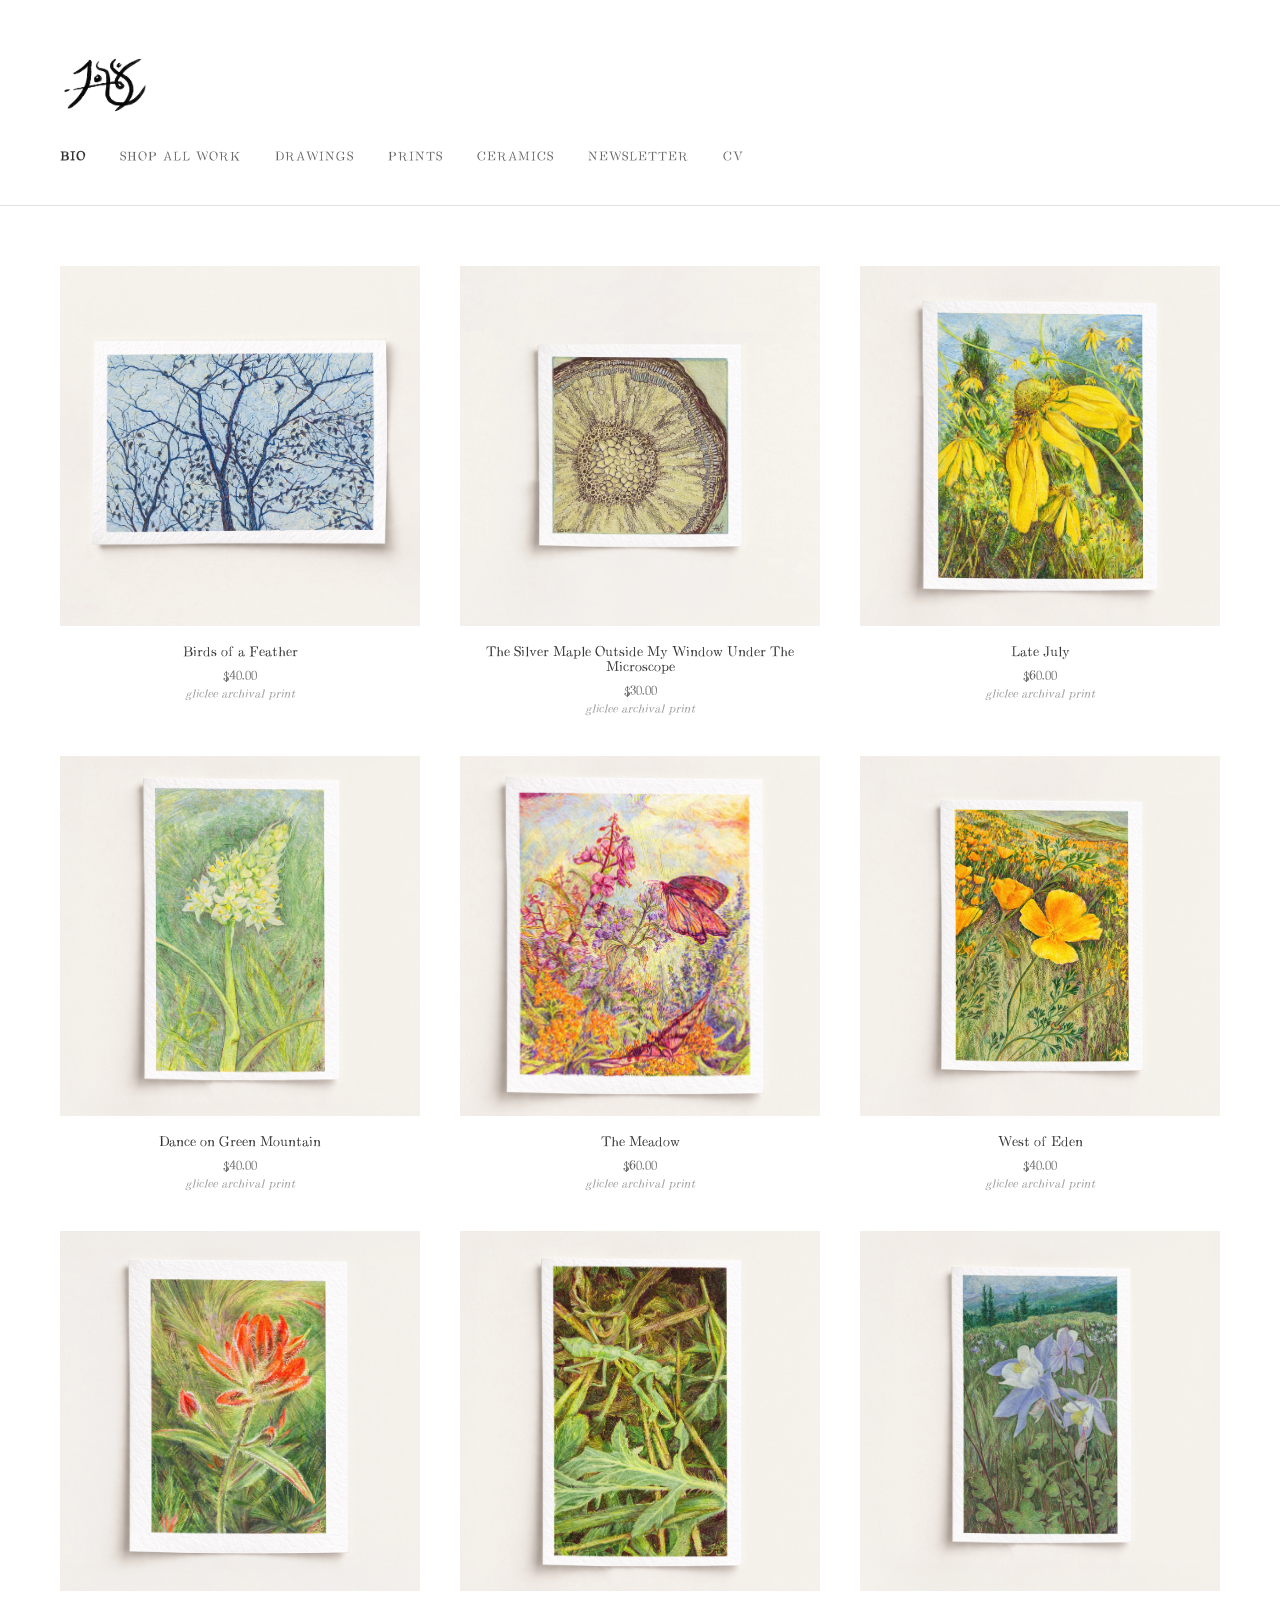
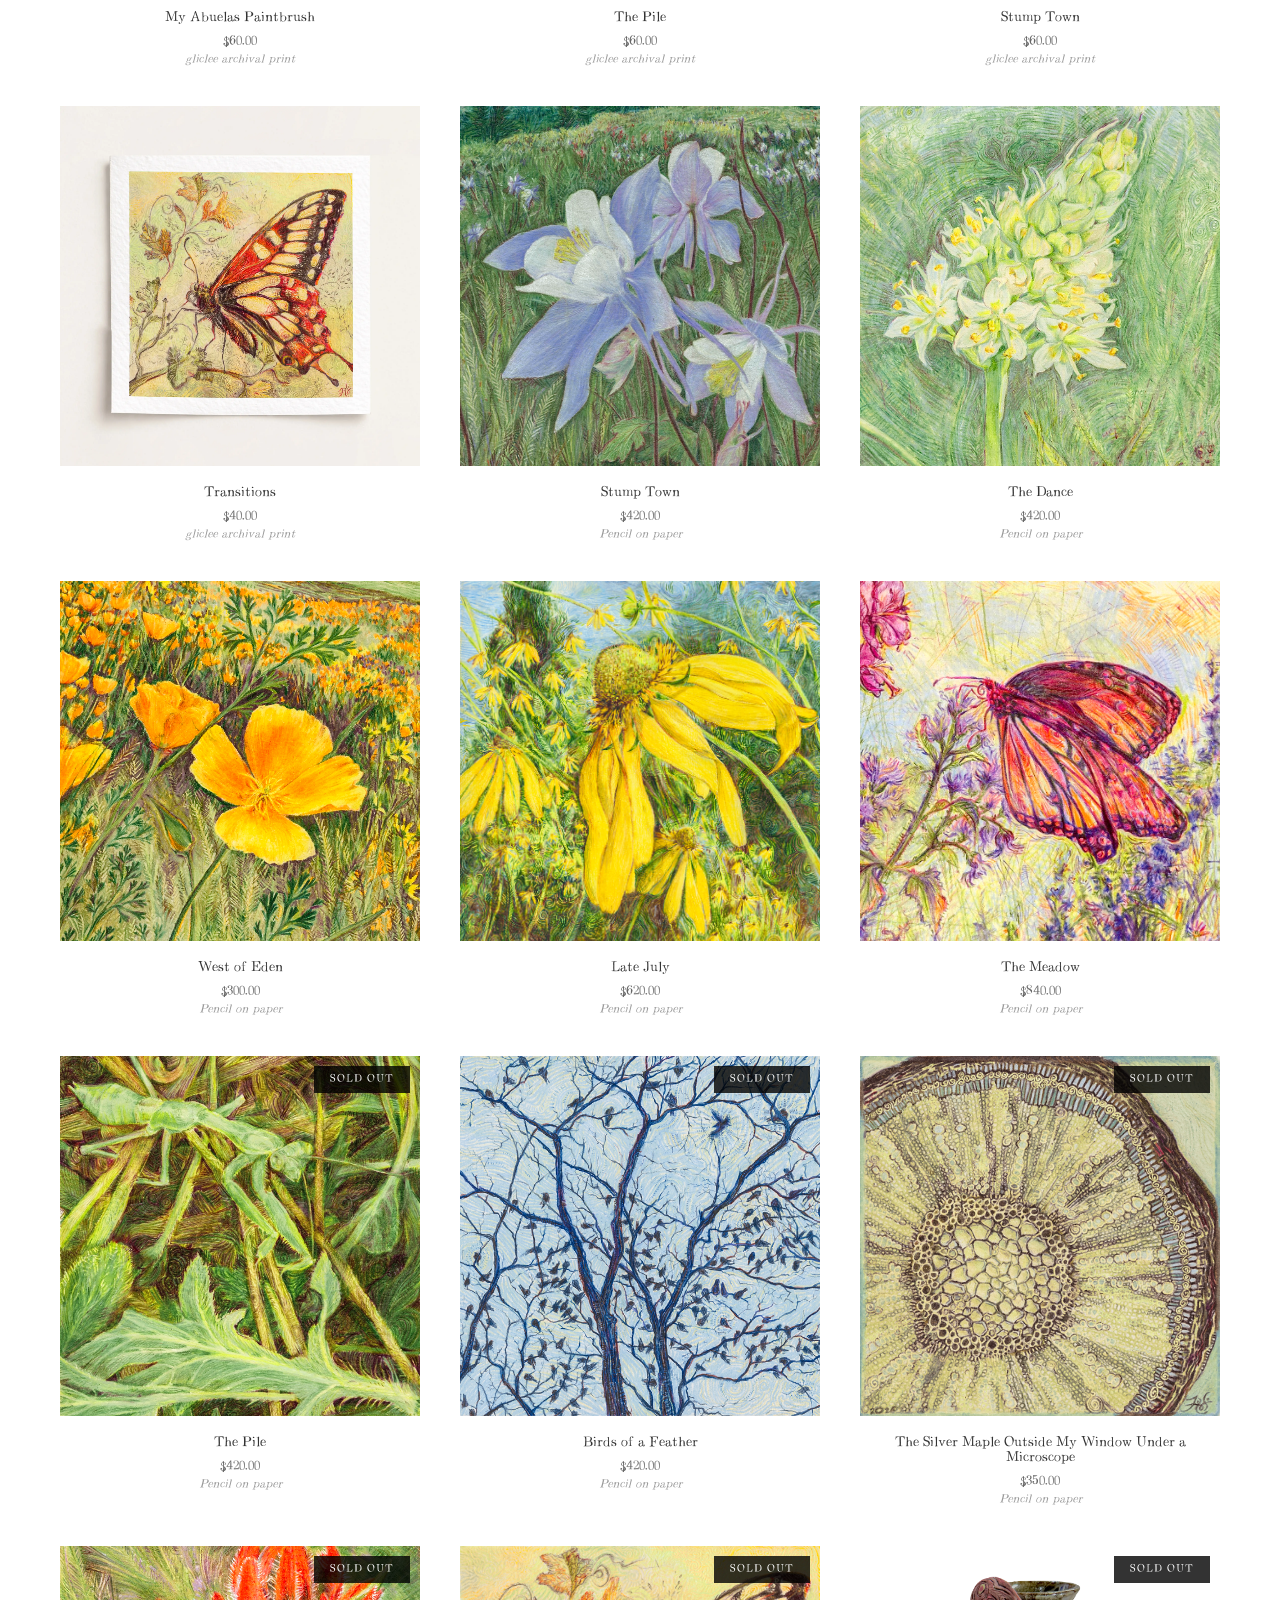
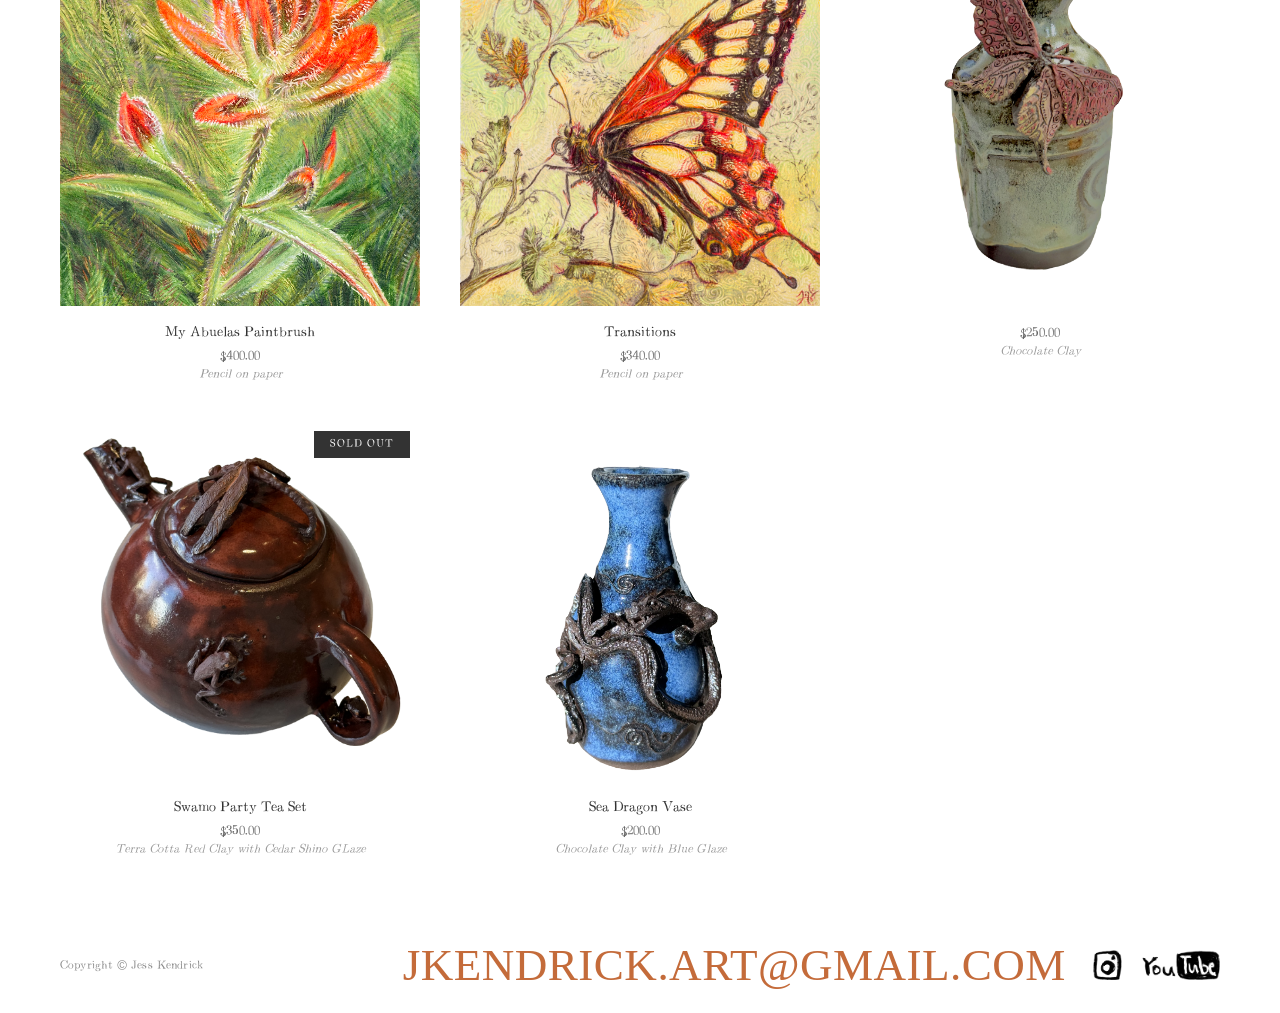
==== index.html @ 9c907356 "making alterations to see if shop works now" ====
<!DOCTYPE html>
<html lang="en">
<head>
    <meta charset="UTF-8">
    <meta name="viewport" content="width=device-width, initial-scale=1.0">
    <title>Jess Kendrick</title>
    <link rel="icon" type="image/png" sizes="16x16" href="logos/favicon-16x16.png">
    <style>
        @font-face {
            font-family: 'Jes CMU';
            src: url('fonts/Jes_cmu-Regular.ttf') format('truetype');
            font-weight: normal;
            font-style: normal;
        }

        * {
            margin: 0;
            padding: 0;
            box-sizing: border-box;
        }

        html, body {
            height: 100%;
        }

        body {
            font-family: 'Jes CMU', 'Helvetica Neue', Arial, sans-serif;
            background-color: #ffffff;
            color: #333;
            display: flex;
            flex-direction: column;
            min-height: 100vh;
        }

        footer {
            margin-top: auto;
        }

        header {
            padding: 40px 60px;
            border-bottom: 1px solid #e0e0e0;
        }

        h1 {
            font-size: 2.5rem;
            font-weight: 700;
            letter-spacing: 2px;
            text-transform: uppercase;
        }

        h1 img {
            height: 90px;
            width: auto;
            display: block;
        }

        nav {
            margin-top: 20px;
        }

        nav a {
            margin-right: 30px;
            text-decoration: none;
            color: #666;
            font-size: 0.85rem;
            text-transform: uppercase;
            letter-spacing: 1px;
            transition: color 0.3s;
        }

        nav a:hover {
            color: #333;
        }

        nav a.active {
            color: #333;
            font-weight: 600;
        }

        .gallery {
            padding: 60px;
            display: grid;
            grid-template-columns: repeat(auto-fill, minmax(clamp(200px, 30%, 400px), 1fr));
            gap: 40px;
            max-width: 1400px;
            margin: 0 auto;
        }

        .product-card {
            position: relative;
            cursor: pointer;
            transition: transform 0.3s;
        }

        .product-card:hover {
            transform: translateY(-5px);
        }

        .image-container {
            position: relative;
            width: 100%;
            aspect-ratio: 1;
            overflow: hidden;
            background-color: #ffffff;
        }

        .product-card img {
            width: 100%;
            height: 100%;
            object-fit: cover;
            display: block;
        }

        .sold-out-badge {
            position: absolute;
            top: 10px;
            right: 10px;
            background-color: rgba(0, 0, 0, 0.8);
            color: white;
            padding: 8px 16px;
            font-size: 0.75rem;
            letter-spacing: 1px;
            text-transform: uppercase;
        }

        .product-info {
            margin-top: 20px;
            text-align: center;
        }

        .product-title {
            font-size: 1rem;
            margin-bottom: 8px;
            color: #333;
        }

        .product-price {
            font-size: 0.95rem;
            color: #666;
        }

        .product-medium {
            font-size: 0.85rem;
            color: #999;
            margin-top: 5px;
            font-style: italic;
        }

        /* ── MODAL ── */
        .modal {
            display: none;
            position: fixed;
            top: 0;
            left: 0;
            width: 100%;
            height: 100%;
            background-color: rgba(255, 255, 255, 0.98);
            z-index: 1000;
        }

        .modal.active {
            display: flex;
            flex-direction: column;
        }

        .modal-scrollable {
            flex: 1;
            overflow-y: auto;
            padding-bottom: 0;
        }

        .modal-nav-arrow {
            position: fixed;
            top: 50%;
            transform: translateY(-50%);
            background-color: transparent;
            border: none;
            width: 40px;
            height: 60px;
            display: flex;
            align-items: center;
            justify-content: center;
            cursor: pointer;
            transition: opacity 0.3s;
            z-index: 1002;
            font-size: 36px;
            color: #333;
            font-weight: 300;
        }

        .modal-nav-arrow:hover { opacity: 0.6; }

        .modal-nav-arrow.disabled {
            opacity: 0.2;
            cursor: not-allowed;
            pointer-events: none;
        }

        .modal-nav-arrow.prev { left: 30px; }
        .modal-nav-arrow.next { right: 30px; }

        .modal-content {
            max-width: 1200px;
            margin: 0 auto;
            padding: 60px 60px 40px;
            width: 100%;
        }

        .back-link {
            display: inline-flex;
            align-items: center;
            gap: 8px;
            color: #333;
            text-decoration: none;
            font-size: 0.9rem;
            margin-bottom: 40px;
            text-transform: uppercase;
            letter-spacing: 1px;
        }

        .back-link img { height: 16px; width: auto; }
        .back-link:hover { color: #666; }

        .product-detail {
            display: grid;
            grid-template-columns: 3fr 2fr;
            gap: 60px;
            align-items: start;
        }

        .product-image-section { width: 100%; }

        .product-image-large {
            width: 100%;
            background-color: #ffffff;
            display: flex;
            align-items: center;
            justify-content: center;
            margin-bottom: 20px;
        }

        .product-image-large img {
            max-width: 100%;
            max-height: 75vh;
            width: auto;
            height: auto;
            display: block;
            object-fit: contain;
        }

        .image-thumbnails {
            display: flex;
            gap: 10px;
            flex-wrap: wrap;
        }

        .thumbnail {
            width: 80px;
            height: 80px;
            cursor: pointer;
            border: 2px solid transparent;
            transition: border-color 0.3s;
            overflow: hidden;
            background-color: #f5f5f5;
        }

        .thumbnail.active { border-color: #6B9BD1; }
        .thumbnail:hover { border-color: #999; }

        .thumbnail img {
            width: 100%;
            height: 100%;
            object-fit: cover;
            display: block;
        }

        .product-details { position: relative; }

        .product-details h2 {
            font-size: 1.8rem;
            font-weight: 400;
            text-transform: uppercase;
            letter-spacing: 2px;
            margin-bottom: 20px;
        }

        .detail-price {
            font-size: 1.2rem;
            color: #333;
            margin-bottom: 30px;
        }

        .detail-description {
            color: #666;
            line-height: 1;
            margin-bottom: 15px;
        }

        .detail-size { color: #666; margin-bottom: 15px; }
        .detail-medium { color: #666; margin-bottom: 30px; }

        .add-to-cart-btn {
            background-color: #6B9BD1;
            color: white;
            border: none;
            padding: 12px 32px;
            font-size: 0.85rem;
            font-family: 'Jes CMU', 'Helvetica Neue', Arial, sans-serif;
            text-transform: uppercase;
            letter-spacing: 1.5px;
            cursor: pointer;
            transition: background-color 0.3s;
            display: inline-block;
            width: auto;
            text-decoration: none;
        }

        .add-to-cart-btn:hover { background-color: #5a8bc4; }

        .add-to-cart-btn.sold-out-btn {
            background-color: #888;
        }

        .add-to-cart-btn.sold-out-btn:hover {
            background-color: #666;
        }

        /* Modal footer uses the shared footer style */
        .modal-footer {
            flex-shrink: 0;
            z-index: 1001;
        }

          /* ── SHARED SITE FOOTER ── */
        .site-footer {
            background-color: #ffffff;
            border-top: 1px solid #ffffff;
            padding: 22px 60px;
            display: flex;
            justify-content: space-between;
            align-items: center;
        }

        .site-footer .footer-copy {
            font-size: 0.82rem;
            color: #888;
            letter-spacing: 0.01em;
        }

        .site-footer .footer-right {
            display: flex;
            align-items: center;
            gap: 27px;
        }

        .site-footer .footer-email {
            font-family: 'CAPS';
            font-size: 2.82rem;
            text-transform: uppercase;
            color: #c46b3a;
            text-decoration: none;
            letter-spacing: 0.01em;
            transition: color 0.2s;
        }

        .site-footer .footer-email:hover {
            color: #222;
        }

        .site-footer .footer-socials {
            display: flex;
            align-items: center;
            gap: 20px;
        }

        .site-footer .footer-socials a {
            text-decoration: none;
            display: flex;
            align-items: center;
        }

        .site-footer .footer-socials img {
            height: 30px;
            width: auto;
            object-fit: contain;
            display: block;
            transition: opacity 0.3s;
        }

        /* ─────────────────────────────────────────────
           FROG ANIMATION
           ─ Only visible when the ceramics filter is active
           ─ Fixed to the bottom-right corner, above all content
           
           TO RESIZE: change --frog-size (width = height of the sprite)
           TO REPOSITION: adjust --frog-right and --frog-bottom
           ───────────────────────────────────────────── */
        #frog-sprite {
            --frog-size:   320px;   /* ← width & height of the frog */
            --frog-right:   45px;   /* ← distance from the right edge of the window */
            --frog-bottom:  10px;   /* ← distance from the bottom edge of the window */

            position: fixed;
            right:   var(--frog-right);
            bottom:  var(--frog-bottom);
            width:   var(--frog-size);
            height:  var(--frog-size);

            /* Sits above gallery cards, modals are z-index 1000 so keep below those */
            z-index: 900;

            cursor: pointer;
            display: none;          /* hidden by default; JS shows it on ceramics filter */
            user-select: none;
            -webkit-user-select: none;
        }

        #frog-sprite img {
            width: 100%;
            height: 100%;
            object-fit: contain;
            display: block;
            /* Crisp pixel-art rendering if the images are pixel-style */
            image-rendering: auto;
        }

        @media (max-width: 768px) {
            .gallery {
                grid-template-columns: 1fr;
                padding: 20px;
                gap: 30px;
            }

            header { padding: 20px 24px; }
            nav a { margin-right: 16px; font-size: 0.75rem; }
            h1 { font-size: 2rem; }

            .product-detail {
                grid-template-columns: 1fr;
                gap: 30px;
            }

            .modal-content { padding: 30px; }

            .site-footer {
                padding: 18px 30px;
                flex-wrap: wrap;
                gap: 12px;
            }

            /* Slightly smaller frog on mobile — override the custom properties */
            #frog-sprite {
                --frog-size:   150px;
                --frog-right:  16px;
                --frog-bottom: 16px;
            }
        }
    </style>
</head>
<body>
    <header>
        <h1>
            <img src="logos/logob.png" alt="Jess Kendrick">
        </h1>
        <nav>
            <a href="bio.html" class="active">BIO</a>
            <a href="index.html?filter=all">SHOP ALL WORK</a>
            <a href="index.html?filter=drawings">DRAWINGS</a>
            <a href="index.html?filter=prints">PRINTS</a>
            <a href="index.html?filter=ceramics">CERAMICS</a>
            <a href="https://docs.google.com/forms/d/e/1FAIpQLSdLF_ZI80f1GxvsuULUVRJl_PAKqpI-jMgmO178tHxpAXiw4g/viewform?usp=header" target="_blank">NEWSLETTER</a>
            <a href="#cv">CV</a>
        </nav>
    </header>

    <div class="gallery" id="gallery"></div>

    <!-- ── FROG SPRITE ──
         Shown only on the ceramics filter.
         First frame is visible on load/filter-change.
         Click plays through all 64 frames in 1.2 s, then the sprite disappears
         until the page is refreshed or the ceramics filter is re-selected.
    -->
    <div id="frog-sprite" aria-hidden="true">
        <img id="frog-img" src="" alt="">
    </div>

    <!-- Shared site footer -->
    <footer>
        <div class="site-footer">
            <span class="footer-copy">Copyright &copy; Jess Kendrick</span>
            <div class="footer-right">
                <a href="mailto:jkendrick.art@gmail.com" class="footer-email">jkendrick.art@gmail.com</a>
                <div class="footer-socials">
                    <!-- Instagram -->
                    <a href="https://www.instagram.com/j.kendrickart?igsh=cTBibHpzajA4N3Jw&utm_source=qr" target="_blank" aria-label="Instagram"
                       onmouseover="this.querySelector('img').src='logos/insta-c.png'"
                       onmouseout="this.querySelector('img').src='logos/insta.png'">
                        <img src="logos/insta.png" alt="Instagram">
                    </a>
                    <!-- YouTube -->
                    <a href="https://www.youtube.com/@j.kendrickart" target="_blank" aria-label="YouTube"
                       onmouseover="this.querySelector('img').src='logos/ytred2.png'"
                       onmouseout="this.querySelector('img').src='logos/ytb.png'">
                        <img src="logos/ytb.png" alt="YouTube">
                    </a>
                </div>
            </div>
        </div>
    </footer>

    <!-- Modal for product details -->
    <div class="modal" id="productModal">
        <div class="modal-nav-arrow prev" id="modalPrevArrow" onclick="navigateProduct(-1)">&#8249;</div>
        <div class="modal-nav-arrow next" id="modalNextArrow" onclick="navigateProduct(1)">&#8250;</div>

        <div class="modal-scrollable">
            <div class="modal-content">
                <a href="#" class="back-link" onclick="closeModal(); return false;">
                    <img src="images/back-arrow.webp" alt="">
                    BACK TO AVAILABLE WORK
                </a>

                <div class="product-detail">
                    <div class="product-image-section">
                        <div class="product-image-large">
                            <img id="modalImage" src="" alt="">
                        </div>
                        <div class="image-thumbnails" id="imageThumbnails"></div>
                    </div>

                    <div class="product-details">
                        <h2 id="modalTitle"></h2>
                        <div class="detail-price" id="modalPrice"></div>
                        <div class="detail-description" id="modalDescription"></div>
                        <div class="detail-size" id="modalSize"></div>
                        <div class="detail-medium" id="modalMedium"></div>
                        <a id="modalActionBtn" class="add-to-cart-btn" href="#" target="_blank">ORDER</a>
                    </div>
                </div>
            </div>
        </div>

        <!-- Modal footer -->
        <div class="modal-footer">
            <div class="site-footer">
                <span class="footer-copy">Copyright &copy; Jess Kendrick</span>
                <div class="footer-right">
                    <a href="mailto:jkendrick.art@gmail.com" class="footer-email">jkendrick.art@gmail.com</a>
                    <div class="footer-socials">
                        <a href="https://www.instagram.com/j.kendrickart?igsh=cTBibHpzajA4N3Jw&utm_source=qr" target="_blank" aria-label="Instagram"
                           onmouseover="this.querySelector('img').src='logos/insta-c.png'"
                           onmouseout="this.querySelector('img').src='logos/insta.png'">
                            <img src="logos/insta.png" alt="Instagram">
                        </a>
                        <a href="#" target="_blank" aria-label="YouTube"
                           onmouseover="this.querySelector('img').src='logos/ytred2.png'"
                           onmouseout="this.querySelector('img').src='logos/ytb.png'">
                            <img src="logos/ytb.png" alt="YouTube">
                        </a>
                    </div>
                </div>
            </div>
        </div>
    </div>

    <script>
        const PURCHASE_URL = 'https://docs.google.com/forms/d/e/1FAIpQLScdnwupDIfoIrWp-A5m8mvNp3-69onE6qfiTarFDlsVp0M9hA/viewform?usp=header';
        const SOLD_OUT_URL = 'https://docs.google.com/forms/d/e/1FAIpQLSckFyFkGlze5skCX5QSt8OGOciwflyKqQia6lvAL2cwpeiIbw/viewform?usp=header';

        const products = [
            // ── Prints ──
            { 
                image: 'images/prints/birds2.webp',
                images: ['images/prints/birds2.webp','images/prints/birds3.png','images/prints/birdscloseup.jpg'],
                title: 'Birds of a Feather', 
                price: 40.00, 
                medium: 'gliclee archival print',
                size: '10" x 6" Please note that the price does not include shipping costs. Once you fill out an order form I will contact you and provide an invoice that includes the cost of shipping. Unless the package arrives damaged I will not accept returns',
                description: 'This drawing was inspired by the ravens that gather together in the branches of trees that line the streets of downtown Denver. Walking with a friend late one night I looked up to see many clustered in the branches staying warm above the exhaust fumes and protection from wind. It was an eery sight that demanded a second look, or in my case a few hours worth of mark making. ',
                category: 'prints',
                soldOut: false 
            },
            { 
                image: 'images/prints/cell.webp',
                images: ['images/prints/cell.webp'],
                title: 'The Silver Maple Outside My Window Under The Microscope', 
                price: 30.00, 
                medium: 'gliclee archival print',
                size: '3.5" x 3.5" Please note that the price does not include shipping costs. Once you fill out an order form I will contact you and provide an invoice that includes the cost of shipping. Unless the package arrives damaged I will not accept returns',
                description: 'This long-winded title is somewhat self explanatory. One day in March of 2025 I took a scalpel to a small branch that fell from the silver maple I look at every day outside my window. Its leaves and the way the sun falls through them marks the passage of time for me and taking a closer look at the trees structure felt like an important way to give thanks and appreciate its presence in my life. I found the structures beautiful and did my best to draw what I saw with some artistic swirly flare. ',
                category: 'prints',
                soldOut: false 
            },
            { 
                image: 'images/prints/coneprint.webp',
                images: ['images/prints/coneprint.webp'],
                title: 'Late July', 
                price: 60.00, 
                medium: 'gliclee archival print',
                size: '11x14"',
                description: '',
                category: 'prints',
                soldOut: false 
            },
            { 
                image: 'images/prints/dance1.webp',
                images: ['images/prints/dance1.webp'],
                title: 'Dance on Green Mountain', 
                price: 40.00, 
                medium: 'gliclee archival print',
                size: '6x10"',
                description: '',
                category: 'prints',
                soldOut: false 
            },
            { 
                image: 'images/prints/fibp.webp',
                images: ['images/prints/fibp.webp'],
                title: 'The Meadow', 
                price: 60.00, 
                medium: 'gliclee archival print',
                size: '6x10"',
                description: '',
                category: 'prints',
                soldOut: false 
            },
            { 
                image: 'images/prints/dreams.webp',
                images: ['images/prints/dreams.webp'],
                title: 'West of Eden', 
                price: 40.00, 
                medium: 'gliclee archival print',
                size: '5x8"',
                description: '',
                category: 'prints',
                soldOut: false 
            },
            { 
                image: 'images/prints/paintbrush.webp',
                images: ['images/prints/paintbrush.webp'],
                title: 'My Abuelas Paintbrush', 
                price: 60.00, 
                medium: 'gliclee archival print',
                size: '5x8"',
                description: '',
                category: 'prints',
                soldOut: false 
            },
            { 
                image: 'images/prints/pile.webp',
                images: ['images/prints/pile.webp'],
                title: 'The Pile', 
                price: 60.00, 
                medium: 'gliclee archival print',
                size: '6x10"',
                description: '',
                category: 'prints',
                soldOut: false 
            },
            { 
                image: 'images/prints/stump.webp',
                images: ['images/prints/stump.webp'],
                title: 'Stump Town', 
                price: 60.00, 
                medium: 'gliclee archival print',
                size: '6x10"',
                description: '',
                category: 'prints',
                soldOut: false 
            },
            { 
                image: 'images/prints/trans.webp',
                images: ['images/prints/trans.webp'],
                title: 'Transitions', 
                price: 40.00, 
                medium: 'gliclee archival print',
                size: '6x6"',
                description: '',
                category: 'prints',
                soldOut: false 
            },
            // ── ORIGINALS ──
            { 
                image: 'images/DRAWINGS/stumpsquare.jpg',
                images: ['images/prints/stump.webp', 'images/DRAWINGS/stumpsquare.jpg', 'images/framed/dance-stump.webp'],
                title: 'Stump Town', 
                price: 420.00, 
                medium: 'Pencil on paper',
                size: '6x10", 11"x14" framed',
                description: '',
                category: 'drawings',
                soldOut: false 
            },
            { 
                image: 'images/DRAWINGS/dancesquare.jpg',
                images: ['images/DRAWINGS/dance.webp','images/DRAWINGS/dancesquare.jpg', 'images/framed/dance-stump.webp'],
                title: 'The Dance', 
                price: 420.00, 
                medium: 'Pencil on paper',
                size: '6x10", 11"x14" framed',
                description: '',
                category: 'drawings',
                soldOut: false 
            },
            { 
                image: 'images/DRAWINGS/dreamsquare.jpg',
                images: ['images/prints/dreams.webp', 'images/DRAWINGS/dreamsquare.jpg', 'images/framed/dream.webp'],
                title: 'West of Eden', 
                price: 300.00, 
                medium: 'Pencil on paper',
                size: '5"x8", 8"x10" matted and framed',
                description: '',
                category: 'drawings',
                soldOut: false 
            },
            { 
                image: 'images/DRAWINGS/Coneflowers.jpg',
                images: ['images/DRAWINGS/Coneflowers.jpg', 'images/framed/cone.webp'],
                title: 'Late July', 
                price: 620.00, 
                medium: 'Pencil on paper',
                size: '8"x11", 11"x14" framed',
                description: '',
                category: 'drawings',
                soldOut: false 
            },
            { 
                image: 'images/DRAWINGS/Fibonacci Spiral square.jpg',
                images: ['images/DRAWINGS/Fibonacci Spiral.jpg', 'images/DRAWINGS/Fibonacci Spiral square.jpg', 'images/framed/fib.webp', 'images/DRAWINGS/the-meadow-bee.jpg'],
                title: 'The Meadow', 
                price: 840.00, 
                medium: 'Pencil on paper',
                size: '9"x11", 15"x17" framed',
                description: 'The meadow is a drawing I did in the middle of winter of 2025. I wanted to capture the beauty of looking and trying to take in every blade of grass or insect humming as you walk by, passing hands through the brush',
                category: 'drawings',
                soldOut: false 
            },
            { 
                image: 'images/DRAWINGS/The Pile.jpg',
                images: ['images/DRAWINGS/The Pile.jpg'],
                title: 'The Pile', 
                price: 420.00, 
                medium: 'Pencil on paper',
                size: '6x10", 11"x14" framed',
                description: '',
                category: 'drawings',
                soldOut: true 
            },
            { 
                image: 'images/DRAWINGS/Birds of a Feather.jpg',
                images: ['images/DRAWINGS/Birds of a Feather.jpg'],
                title: 'Birds of a Feather', 
                price: 420.00, 
                medium: 'Pencil on paper',
                size: '10"x6", 14"x11" framed',
                description: '',
                category: 'drawings',
                soldOut: true 
            },
            { 
                image: 'images/DRAWINGS/The Silver Maple Outside my Window Under a Microscope.jpg',
                images: ['images/DRAWINGS/The Silver Maple Outside my Window Under a Microscope.jpg'],
                title: 'The Silver Maple Outside My Window Under a Microscope', 
                price: 350.00, 
                medium: 'Pencil on paper',
                size: '4"x4", 8"x8" framed',
                description: '',
                category: 'drawings',
                soldOut: true 
            },
            { 
                image: 'images/DRAWINGS/Indian Paintbrush.jpg',
                images: ['images/DRAWINGS/Indian Paintbrush.jpg'],
                title: 'My Abuelas Paintbrush', 
                price: 400.00, 
                medium: 'Pencil on paper',
                size: '5x8", 8"x10" framed',
                description: '',
                category: 'drawings',
                soldOut: true 
            },
            { 
                image: 'images/DRAWINGS/Transitions.jpg',
                images: ['images/DRAWINGS/Transitions.jpg'],
                title: 'Transitions', 
                price: 340.00, 
                medium: 'Pencil on paper',
                size: '6x10", 11"x14" framed',
                description: '',
                category: 'drawings',
                soldOut: true 
            },
            { 
                image: 'images/ceramics/mari.png',
                images: ['images/ceramics/butterfly1.webp', 'images/ceramics/butterfly2.webp'],
                title: '', 
                price: 250.00, 
                medium: 'Chocolate Clay',
                size: 'This piece is about 4 inches tall and 2 inches in diameter',
                description: '',
                category: 'ceramics',
                soldOut: true 
            },
            // ── CERAMICS ──
            { 
                image: 'images/ceramics/tea.png',
                images: ['images/ceramics/tea.png', 'images/ceramics/tea-friends.png'],
                title: 'Swamo Party Tea Set', 
                price: 350.00, 
                medium: 'Terra Cotta Red Clay with Cedar Shino GLaze',
                size: 'The teapot is about 4 inches tall and 7 inches in diameter',
                description: '',
                category: 'ceramics',
                soldOut: true 
            },
            { 
                image: 'images/ceramics/dragon2.png',
                images: ['images/ceramics/dragon1.webp'],
                title: 'Sea Dragon Vase', 
                price: 200.00, 
                medium: 'Chocolate Clay with Blue Glaze',
                size: 'This piece is about 3 inches tall and 1.5 inches in diameter',
                description: '',
                category: 'ceramics',
                soldOut: false 
            },
        ];

        let currentFilter = 'all';
        let currentProductIndex = 0;
        let filteredProductsList = [];

        /* ─────────────────────────────────────────────
           FROG ANIMATION CONTROLLER
           ─────────────────────────────────────────────
           TOTAL_FRAMES   : total number of frog frames (frog-1.webp … frog-64.webp)
           ANIMATION_MS   : total playback duration in milliseconds
           FRAME_DIR      : folder where the frames live
           FRAME_PREFIX   : filename prefix before the frame number
           FRAME_EXT      : file extension for the frame images
        */
        const FROG = {
            TOTAL_FRAMES:  64,
            ANIMATION_MS:  4000,
            FRAME_DIR:     'images/frog/',
            FRAME_PREFIX:  'frog-',
            FRAME_EXT:     '.webp',
        };

        const frogSprite  = document.getElementById('frog-sprite');
        const frogImg     = document.getElementById('frog-img');
        let   frogPlaying = false;   // true while the animation is running
        let   frogDone    = false;   // true once played; prevents replay until reset

        /** Build the path for a given 1-based frame index */
        function frogFrameSrc(n) {
            return `${FROG.FRAME_DIR}${FROG.FRAME_PREFIX}${n}${FROG.FRAME_EXT}`;
        }

        /** Show the first frame and make the sprite visible (called when ceramics filter activates) */
        function frogShow() {
            frogDone    = false;
            frogPlaying = false;
            frogImg.src = frogFrameSrc(1);
            frogSprite.style.display = 'block';
        }

        /** Hide the sprite entirely */
        function frogHide() {
            frogSprite.style.display = 'none';
            frogImg.src = '';
        }

        /** Play through all frames once, then hide */
        function frogPlay() {
            if (frogPlaying || frogDone) return;   // ignore if already running or finished
            frogPlaying = true;

            const msPerFrame = FROG.ANIMATION_MS / FROG.TOTAL_FRAMES;
            let frame = 1;

            const tick = setInterval(() => {
                frame++;
                if (frame > FROG.TOTAL_FRAMES) {
                    clearInterval(tick);
                    frogPlaying = false;
                    frogDone    = true;
                    frogHide();   // disappears after the final frame
                    return;
                }
                frogImg.src = frogFrameSrc(frame);
            }, msPerFrame);
        }

        // Click handler on the sprite
        frogSprite.addEventListener('click', frogPlay);

        /* ───────────────────────────────────────────── */

        function applyFilterFromURL() {
            const params = new URLSearchParams(window.location.search);
            const f = params.get('filter');
            if (f && ['all', 'drawings', 'prints', 'ceramics'].includes(f)) {
                currentFilter = f;
            }
        }

        function getFilteredProducts() {
            return currentFilter === 'all' 
                ? products 
                : products.filter(p => p.category === currentFilter);
        }

        function openModal(product, index = 0) {
            currentProductIndex = index;
            filteredProductsList = getFilteredProducts();

            const modalImage = document.getElementById('modalImage');
            const thumbnailsContainer = document.getElementById('imageThumbnails');

            const productImages = product.images || [product.image];
            modalImage.src = productImages[0];
            modalImage.alt = product.title;

            document.getElementById('modalTitle').textContent = product.title.toUpperCase();
            document.getElementById('modalPrice').textContent = `$${product.price.toFixed(2)}`;
            document.getElementById('modalDescription').textContent = product.description || product.title;
            document.getElementById('modalSize').textContent = product.size || '';
            document.getElementById('modalMedium').textContent = product.medium;

            const btn = document.getElementById('modalActionBtn');
            if (product.soldOut) {
                btn.href = SOLD_OUT_URL;
                btn.textContent = 'SOLD OUT - COMMISSION SIMILAR';
                btn.className = 'add-to-cart-btn sold-out-btn';
            } else {
                btn.href = PURCHASE_URL;
                btn.textContent = 'ORDER';
                btn.className = 'add-to-cart-btn';
            }

            thumbnailsContainer.innerHTML = '';
            if (productImages.length > 1) {
                productImages.forEach((imgSrc, i) => {
                    const thumb = document.createElement('div');
                    thumb.className = 'thumbnail' + (i === 0 ? ' active' : '');
                    thumb.innerHTML = `<img src="${imgSrc}" alt="${product.title} - Image ${i + 1}">`;
                    thumb.onclick = () => {
                        modalImage.src = imgSrc;
                        document.querySelectorAll('.thumbnail').forEach(t => t.classList.remove('active'));
                        thumb.classList.add('active');
                    };
                    thumbnailsContainer.appendChild(thumb);
                });
            }

            document.querySelector('.modal-scrollable').scrollTop = 0;
            updateArrowStates();
            document.getElementById('productModal').classList.add('active');
            document.body.style.overflow = 'hidden';
        }

        function closeModal() {
            document.getElementById('productModal').classList.remove('active');
            document.body.style.overflow = 'auto';
        }

        document.getElementById('productModal').addEventListener('click', function(e) {
            if (e.target === this) closeModal();
        });

        document.addEventListener('keydown', function(e) {
            if (e.key === 'Escape') {
                closeModal();
            } else if (document.getElementById('productModal').classList.contains('active')) {
                if (e.key === 'ArrowLeft') navigateProduct(-1);
                else if (e.key === 'ArrowRight') navigateProduct(1);
            }
        });

        function navigateProduct(direction) {
            filteredProductsList = getFilteredProducts();
            currentProductIndex += direction;
            if (currentProductIndex < 0) currentProductIndex = filteredProductsList.length - 1;
            else if (currentProductIndex >= filteredProductsList.length) currentProductIndex = 0;
            openModal(filteredProductsList[currentProductIndex], currentProductIndex);
        }

        function updateArrowStates() {
            filteredProductsList = getFilteredProducts();
            const disable = filteredProductsList.length <= 1;
            document.getElementById('modalPrevArrow').classList.toggle('disabled', disable);
            document.getElementById('modalNextArrow').classList.toggle('disabled', disable);
        }

        function filterProducts(category) {
            currentFilter = category;
            const url = new URL(window.location);
            url.searchParams.set('filter', category);
            window.history.replaceState({}, '', url);
            renderGallery();
            document.querySelectorAll('nav a[data-filter]').forEach(link => {
                link.classList.toggle('active', link.dataset.filter === category);
            });

            // Show frog only on ceramics filter; hide on any other filter
            if (category === 'ceramics') {
                frogShow();
            } else {
                frogHide();
            }
        }

        function renderGallery() {
            const gallery = document.getElementById('gallery');
            gallery.innerHTML = '';

            const filteredProducts = getFilteredProducts();

            filteredProducts.forEach((product, index) => {
                const card = document.createElement('div');
                card.className = 'product-card';
                card.onclick = () => openModal(product, index);
                card.innerHTML = `
                    <div class="image-container">
                        <img src="${product.image}" alt="${product.title}">
                        ${product.soldOut ? '<div class="sold-out-badge">SOLD OUT</div>' : ''}
                    </div>
                    <div class="product-info">
                        <div class="product-title">${product.title}</div>
                        <div class="product-price">$${product.price.toFixed(2)}</div>
                        <div class="product-medium">${product.medium}</div>
                    </div>
                `;
                gallery.appendChild(card);
            });

            document.querySelectorAll('nav a[data-filter]').forEach(link => {
                link.classList.toggle('active', link.dataset.filter === currentFilter);
            });
        }

        // ── Init ──
        applyFilterFromURL();
        renderGallery();

        // Show frog on initial page load if the ceramics filter is already active
        if (currentFilter === 'ceramics') {
            frogShow();
        }

        document.querySelectorAll('nav a[data-filter]').forEach(link => {
            link.addEventListener('click', (e) => {
                e.preventDefault();
                filterProducts(link.dataset.filter);
            });
        });
    </script>
</body>
</html>
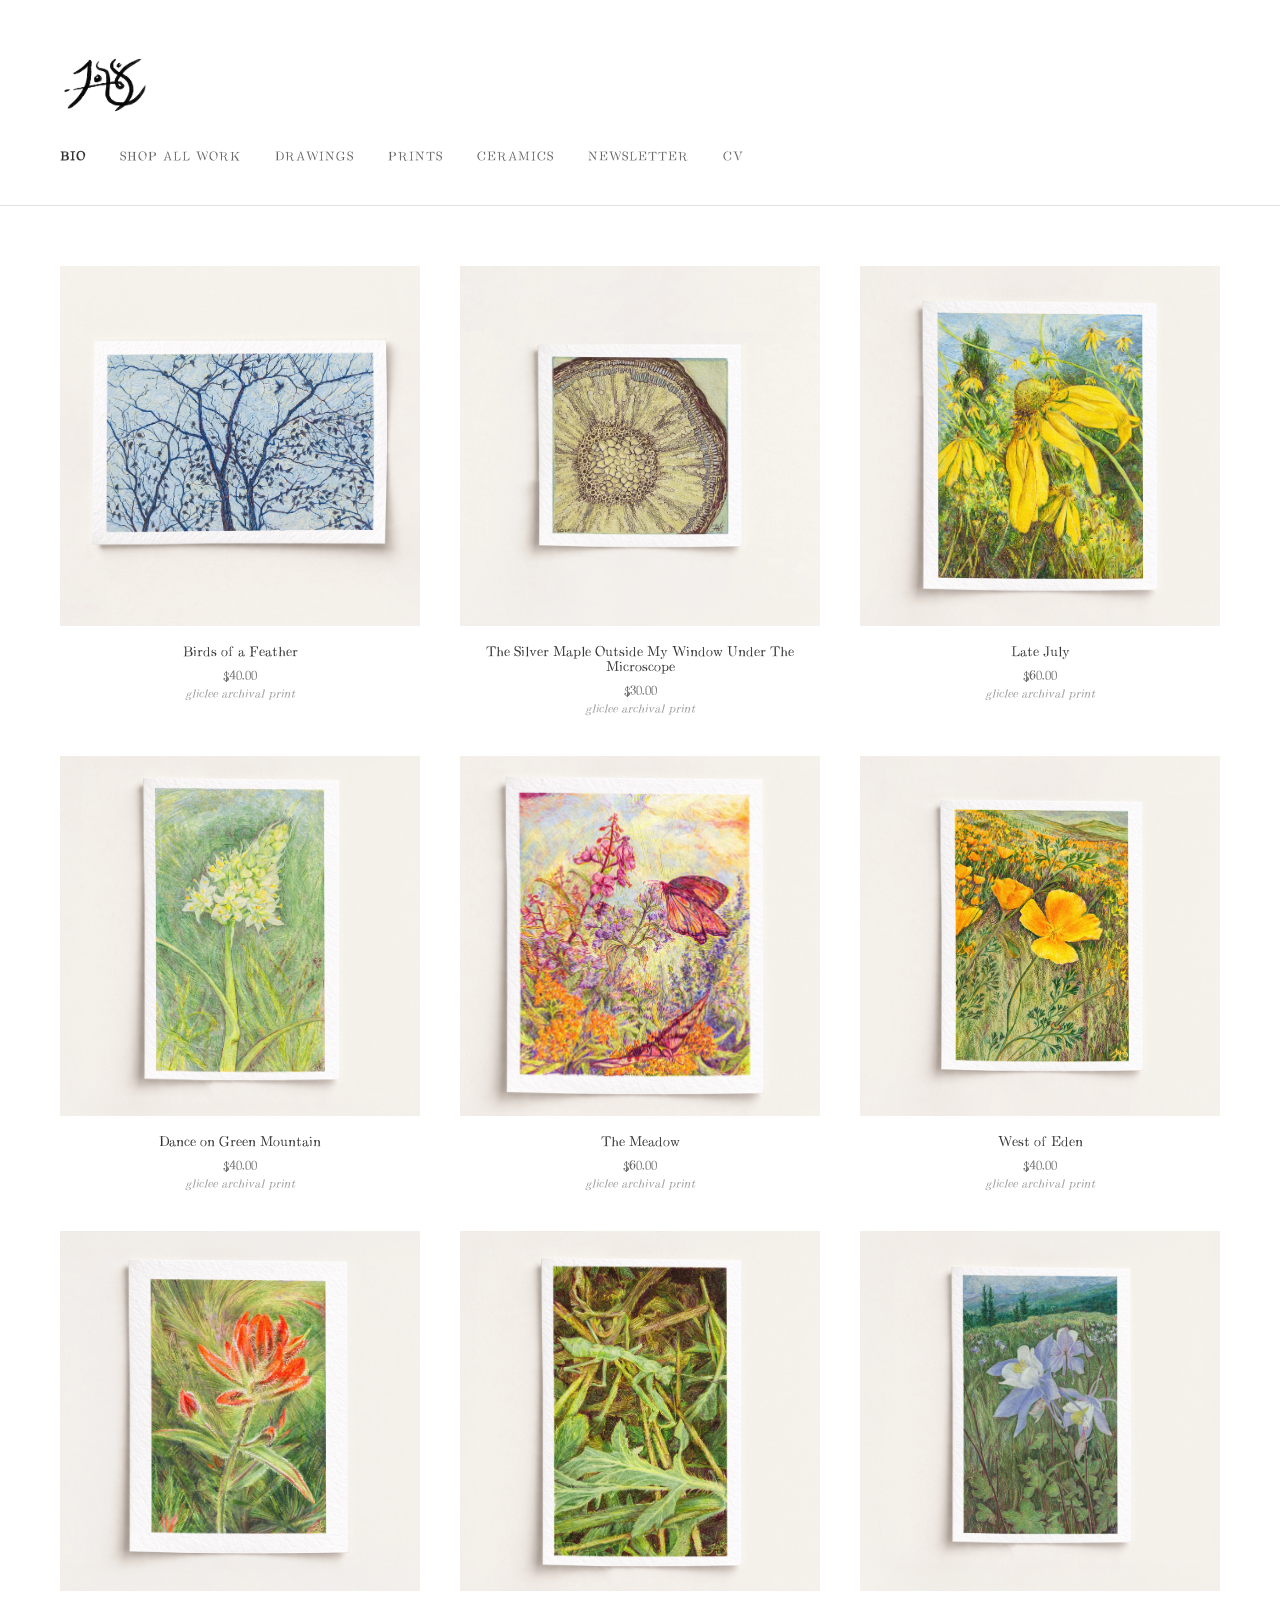
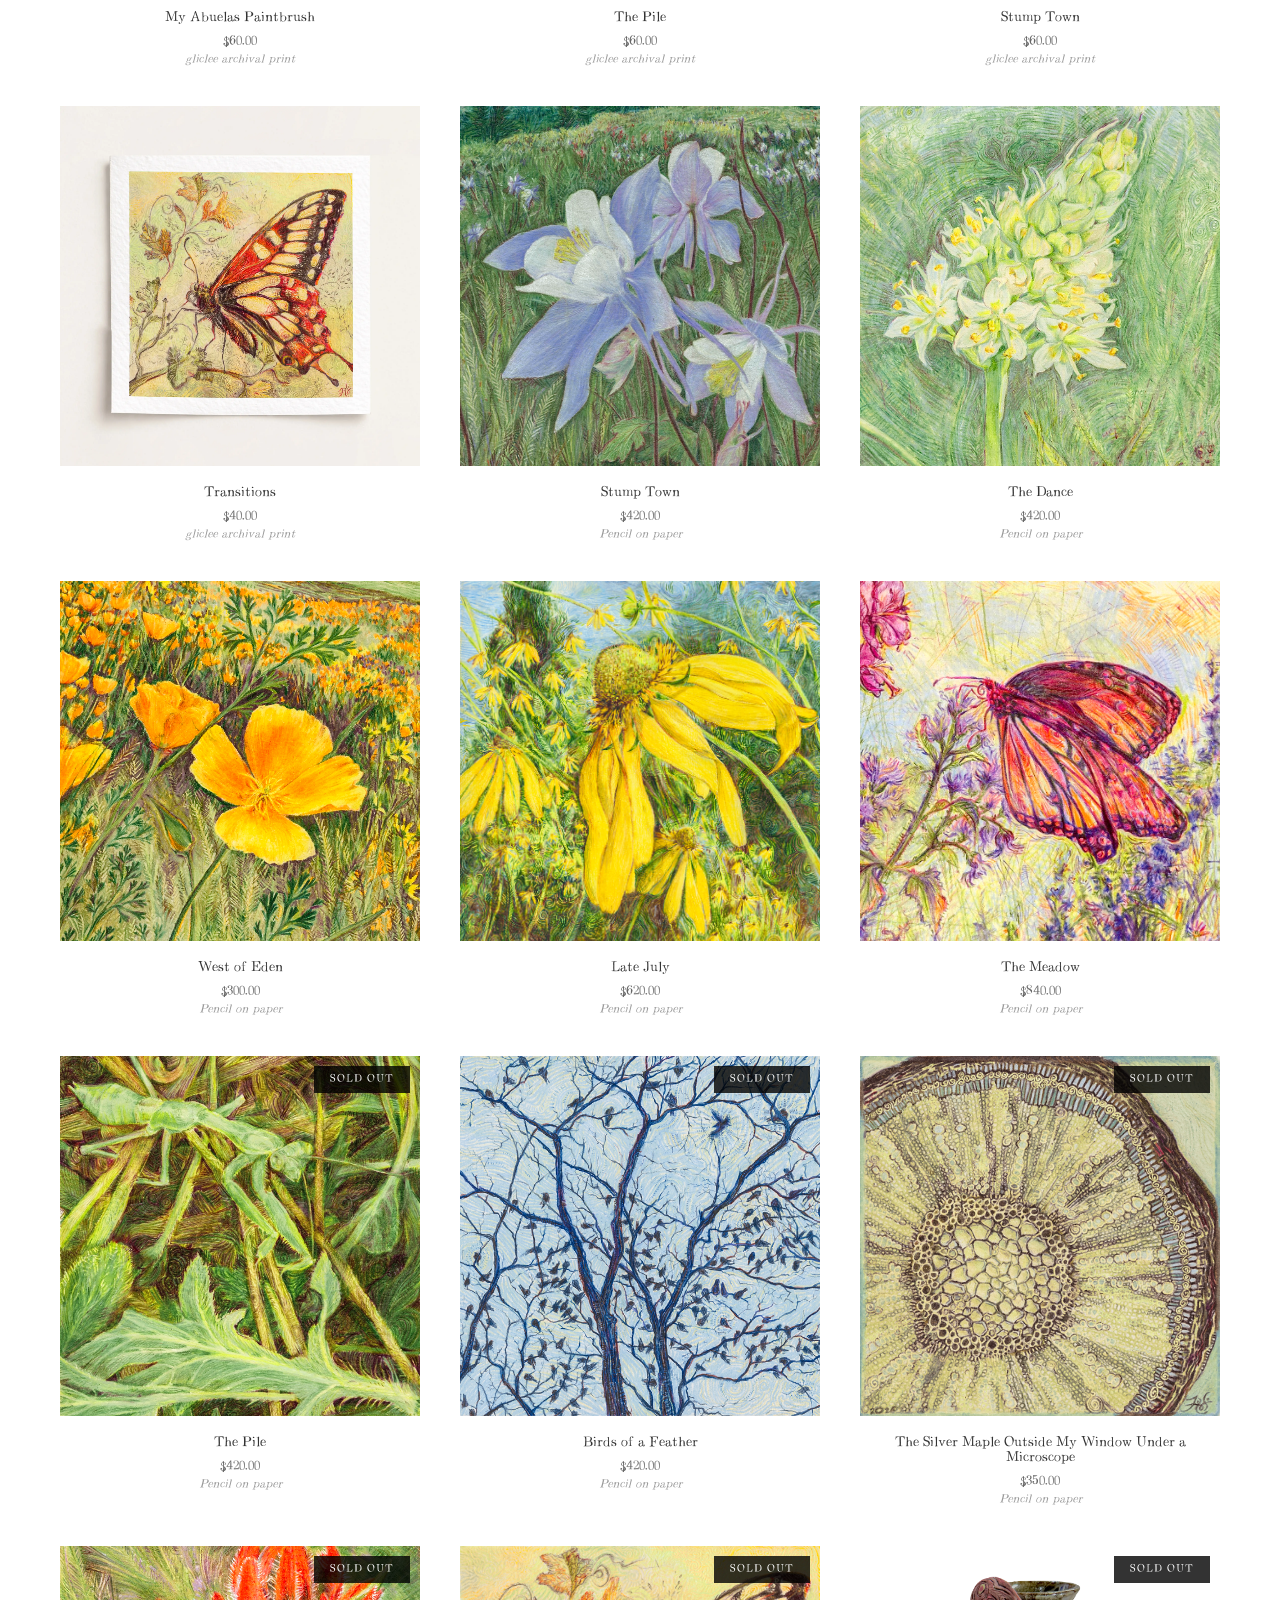
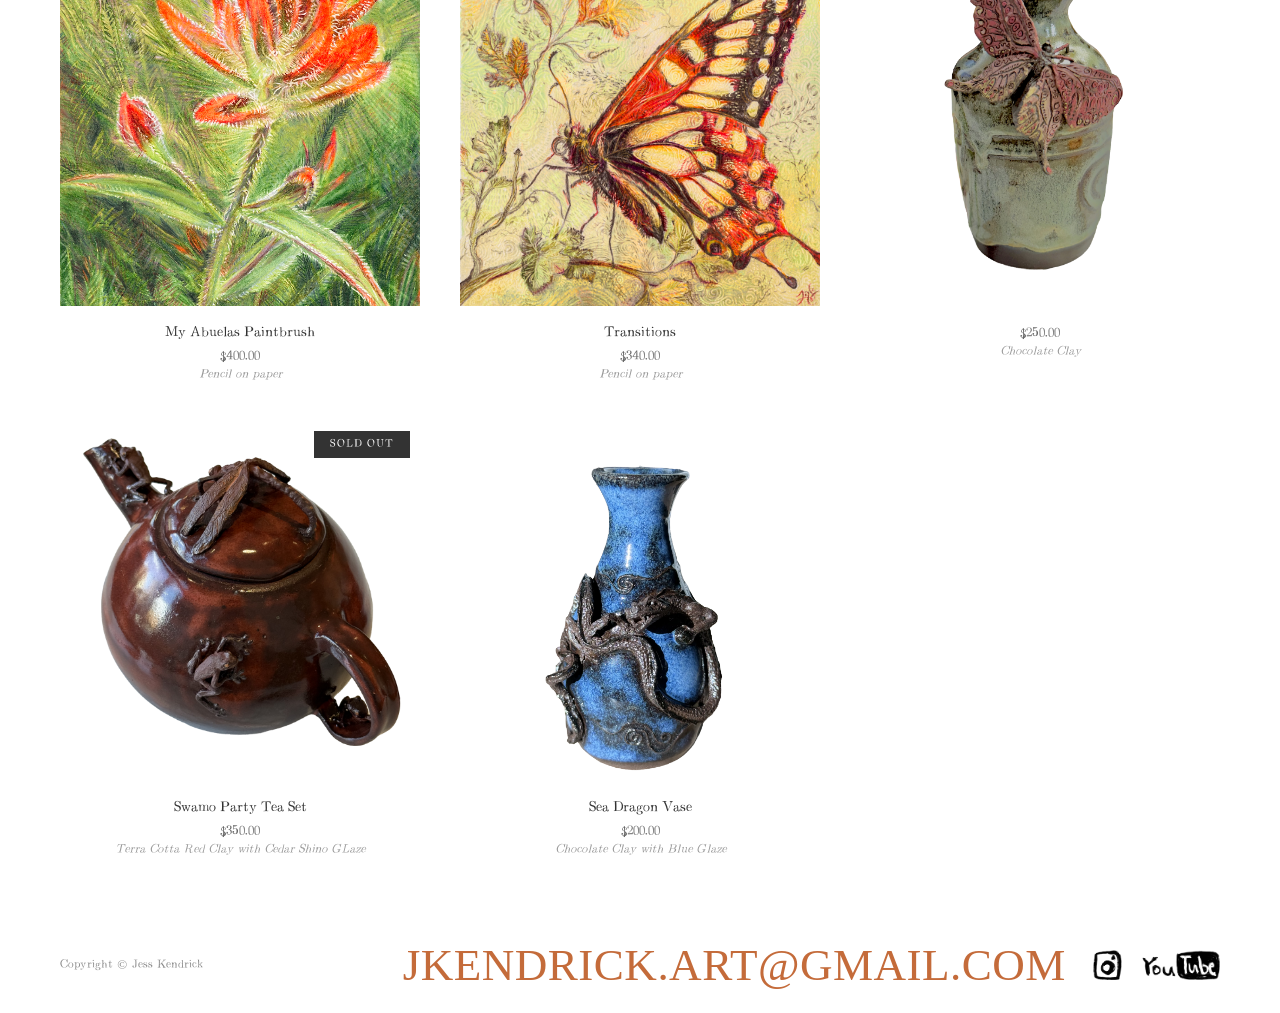
==== commit 35163410: "fonts for email in mobile bad" ====
--- a/index.html
+++ b/index.html
@@ -24,7 +24,7 @@
         }
 
         body {
-            font-family: 'Jes CMU', 'Helvetica Neue', Arial, sans-serif;
+            font-family: 'Jes CMU';
             background-color: #ffffff;
             color: #333;
             display: flex;
@@ -305,7 +305,7 @@
             border: none;
             padding: 12px 32px;
             font-size: 0.85rem;
-            font-family: 'Jes CMU', 'Helvetica Neue', Arial, sans-serif;
+            font-family: 'Jes CMU';
             text-transform: uppercase;
             letter-spacing: 1.5px;
             cursor: pointer;
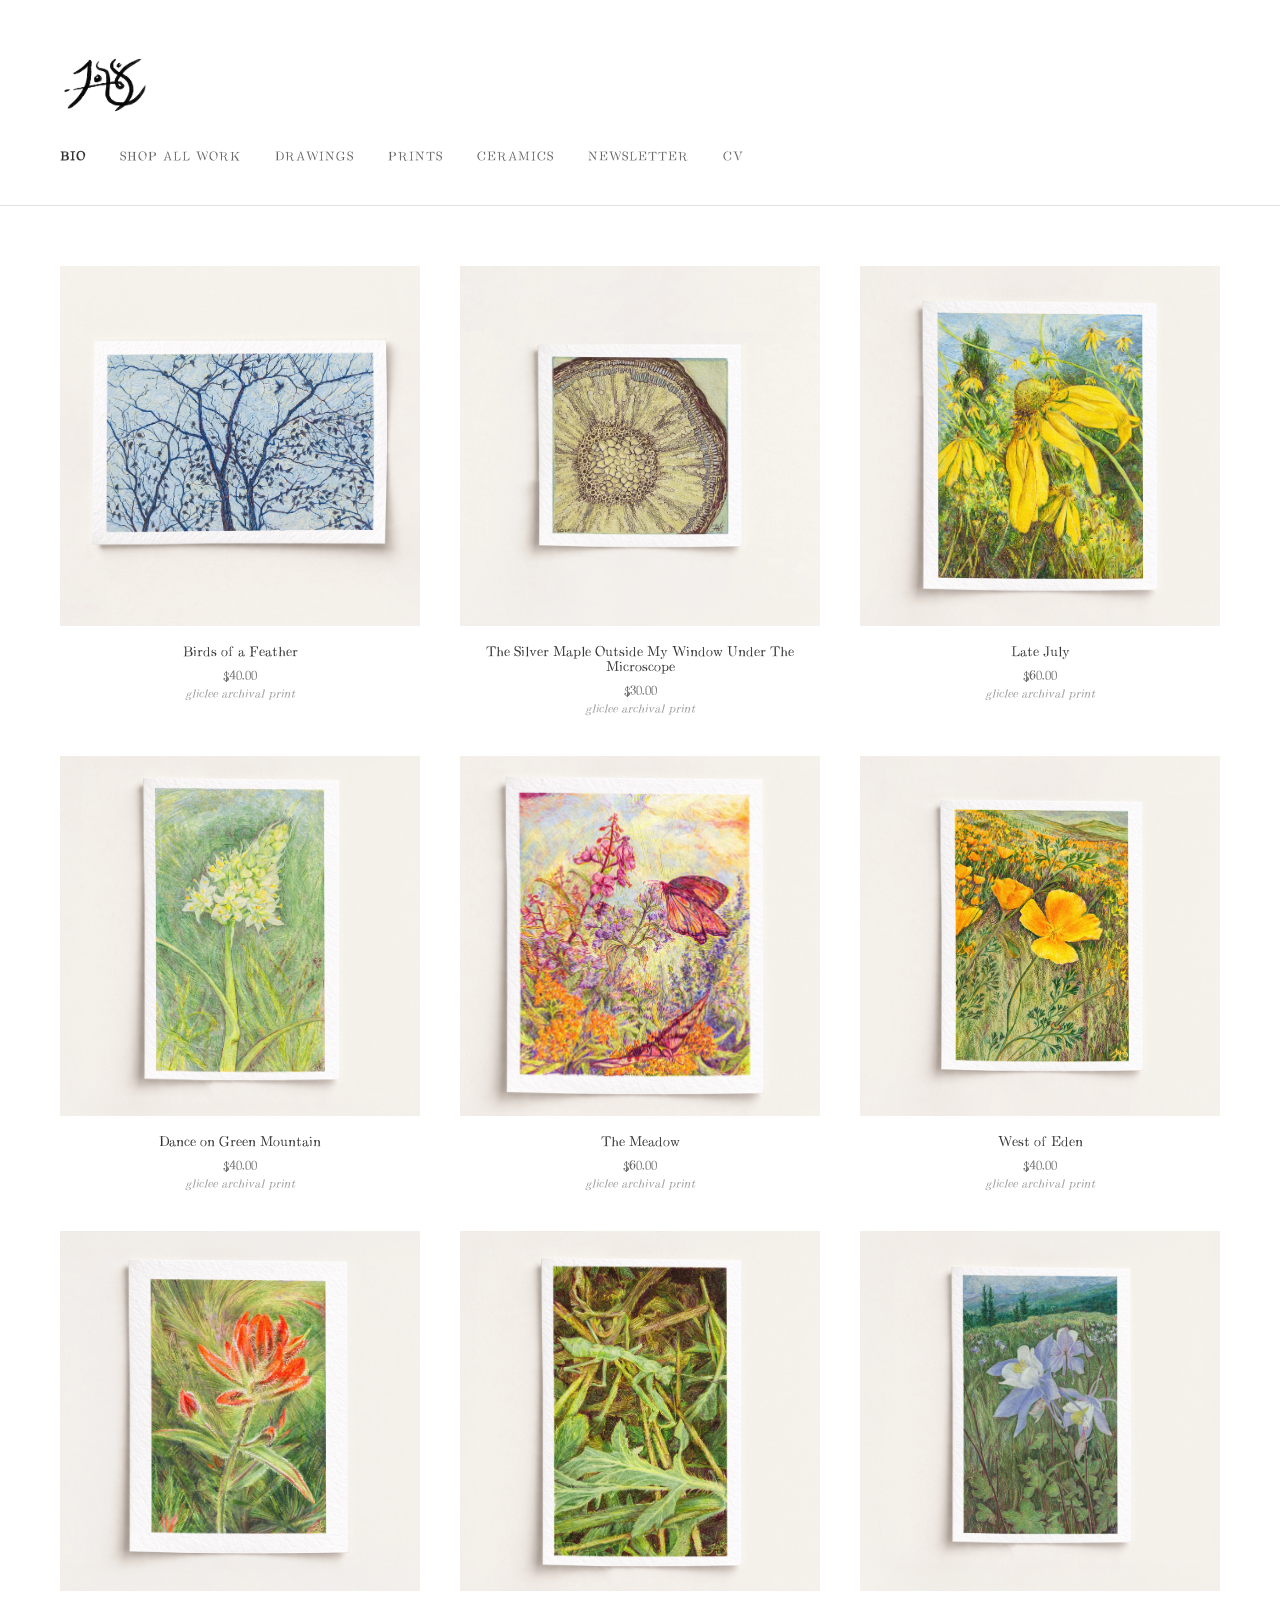
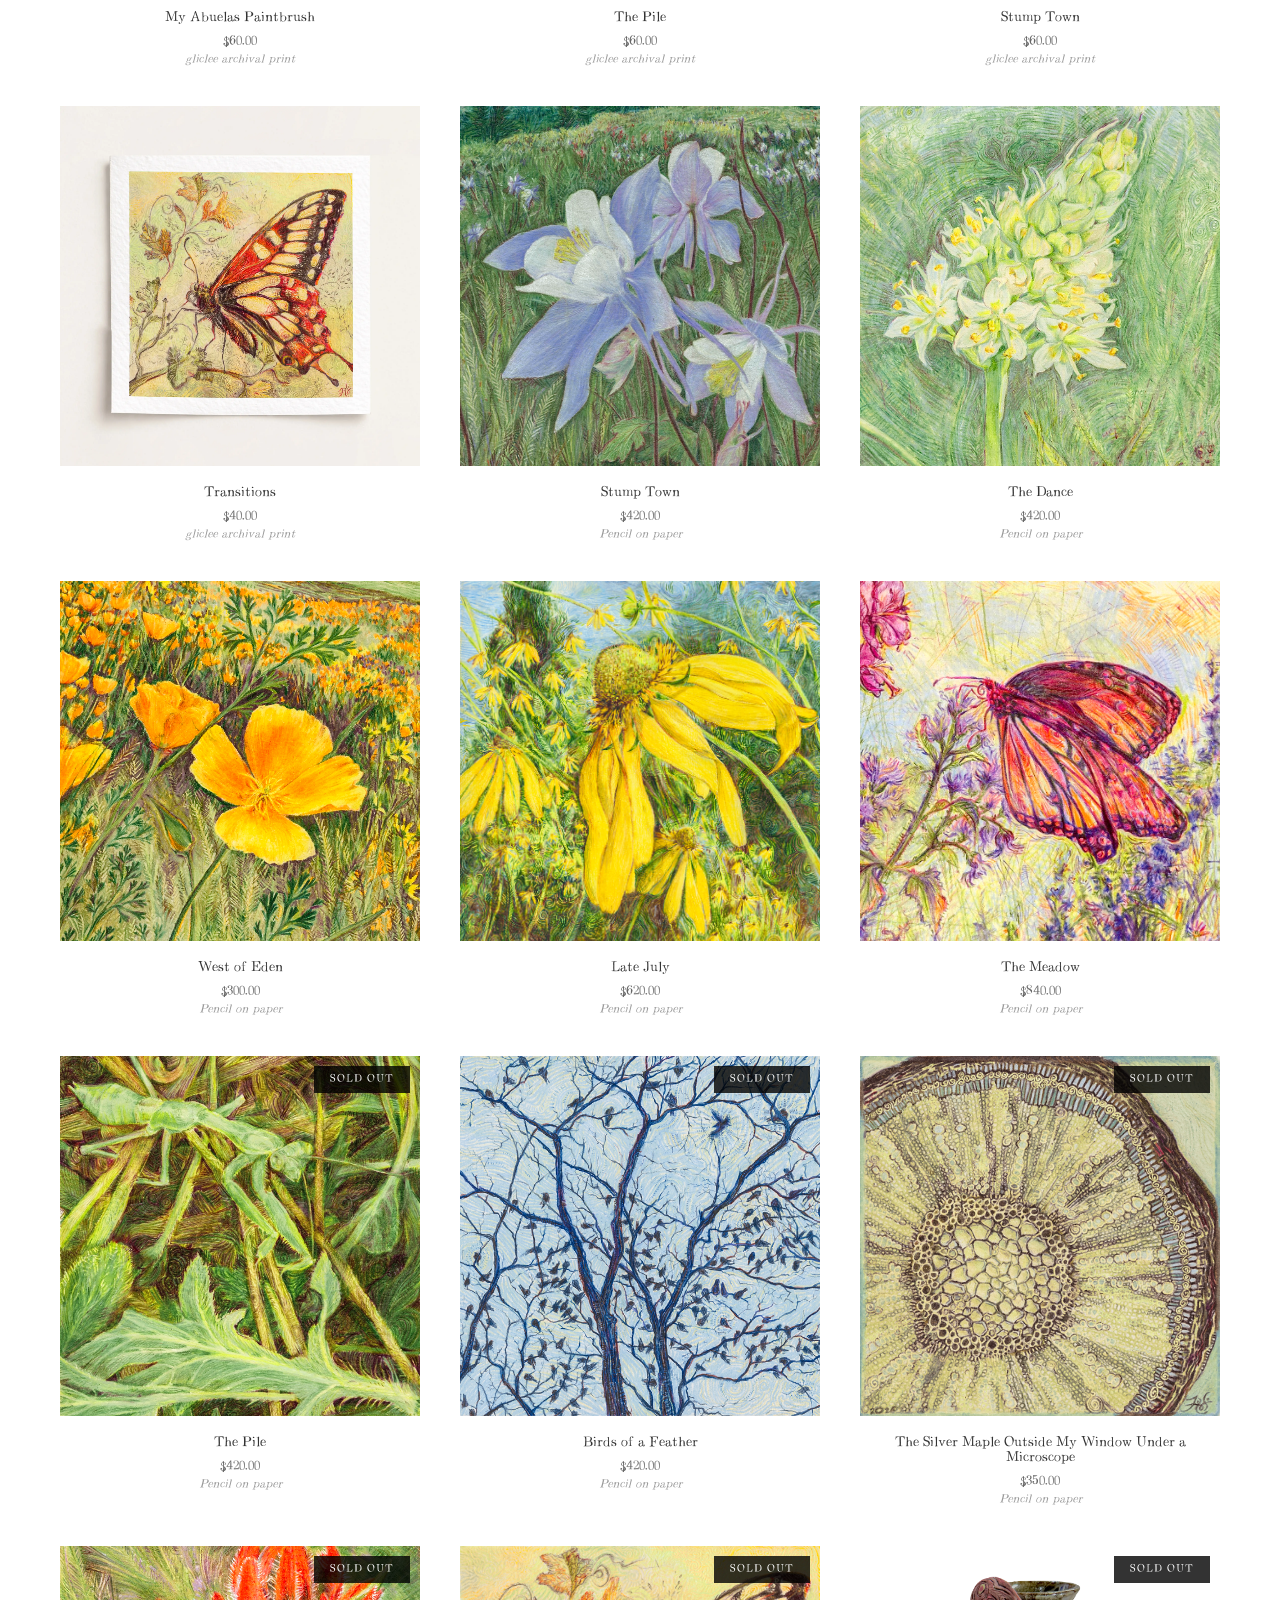
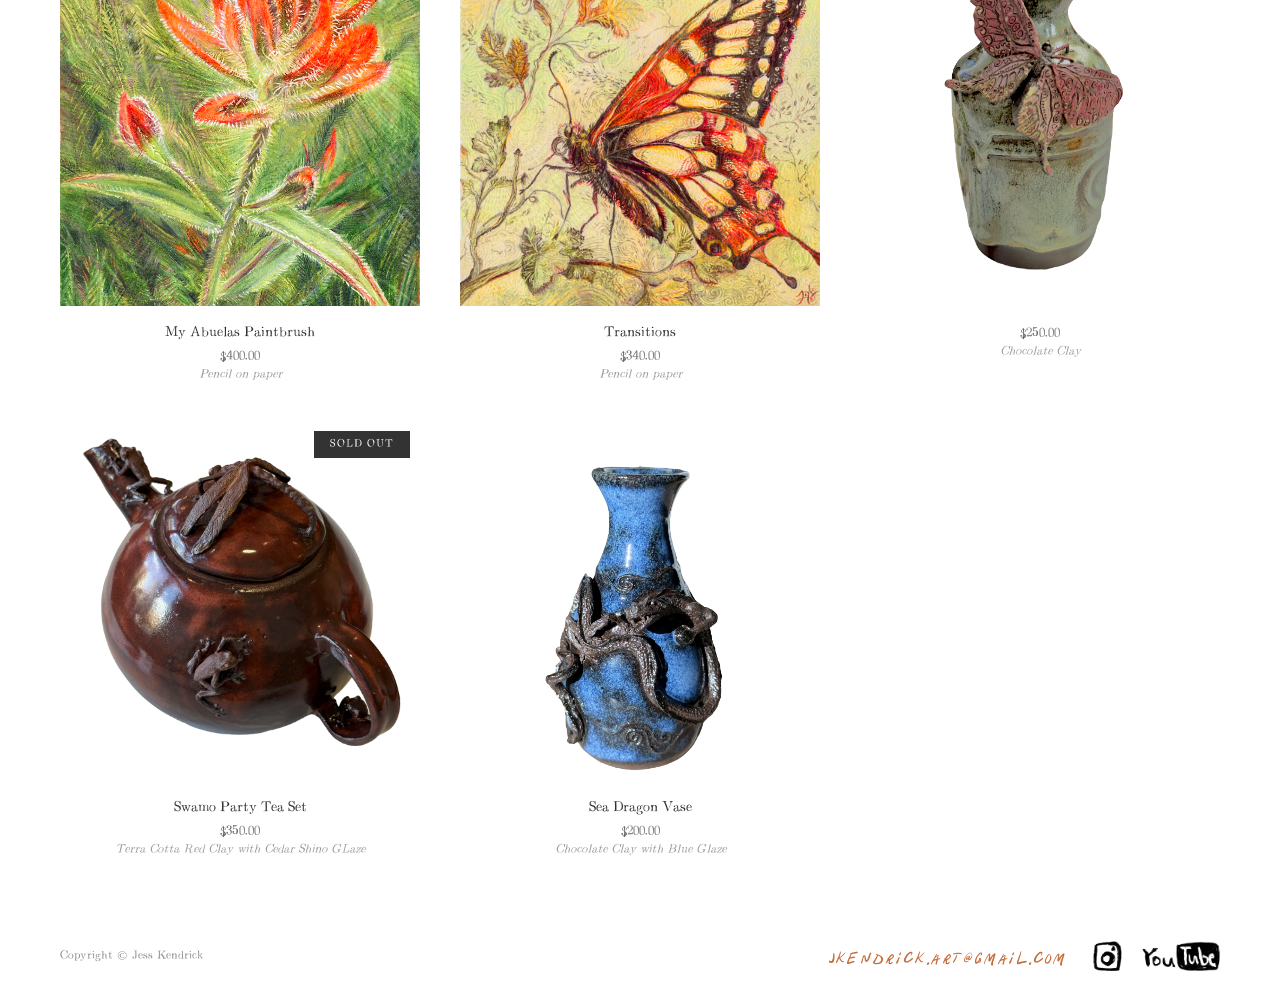
==== commit ed353644: "font fix?" ====
--- a/index.html
+++ b/index.html
@@ -9,6 +9,20 @@
         @font-face {
             font-family: 'Jes CMU';
             src: url('fonts/Jes_cmu-Regular.ttf') format('truetype');
+            font-weight: normal;
+            font-style: normal;
+        }
+
+        @font-face {
+            font-family: 'Caps';
+            src: url('fonts/Caps-Regular.ttf') format('truetype');
+            font-weight: normal;
+            font-style: normal;
+        }
+
+        @font-face {
+            font-family: 'JesFont2';
+            src: url('fonts/JesFont2-Regular.ttf') format('truetype');
             font-weight: normal;
             font-style: normal;
         }
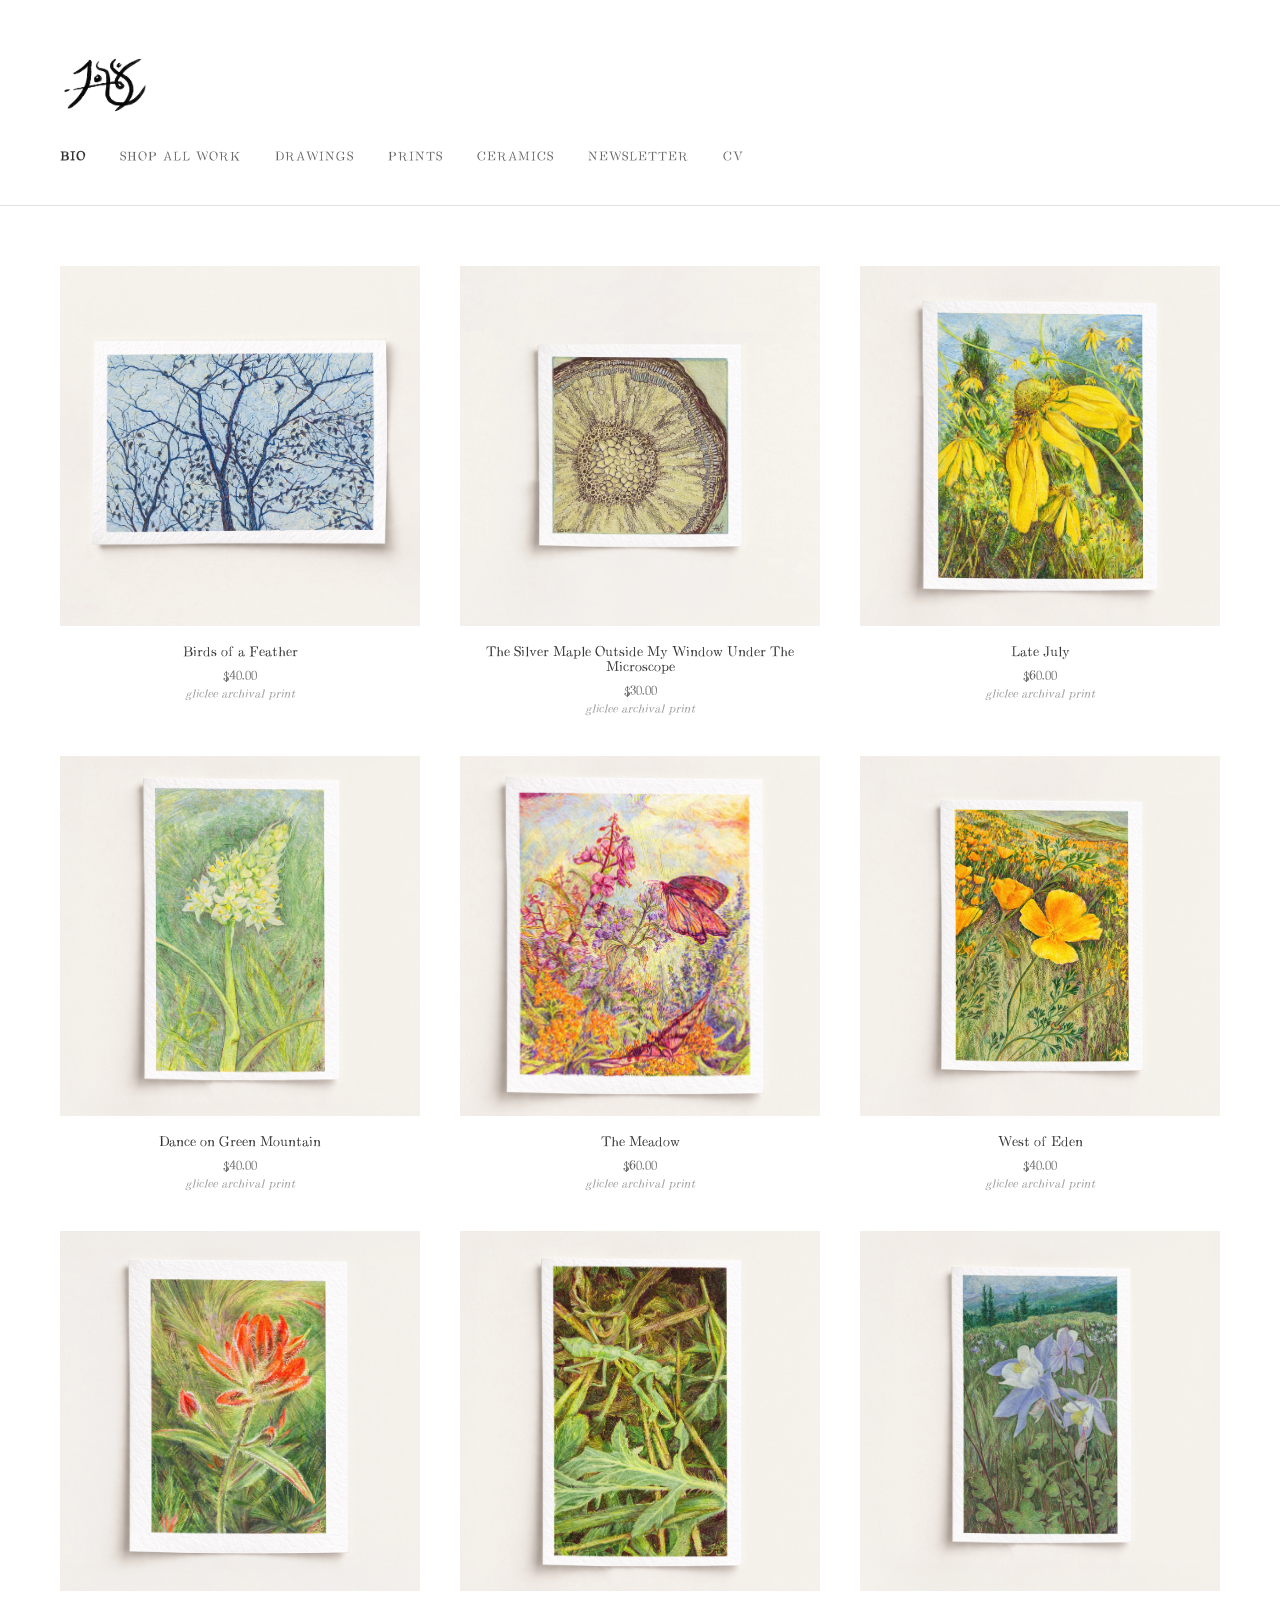
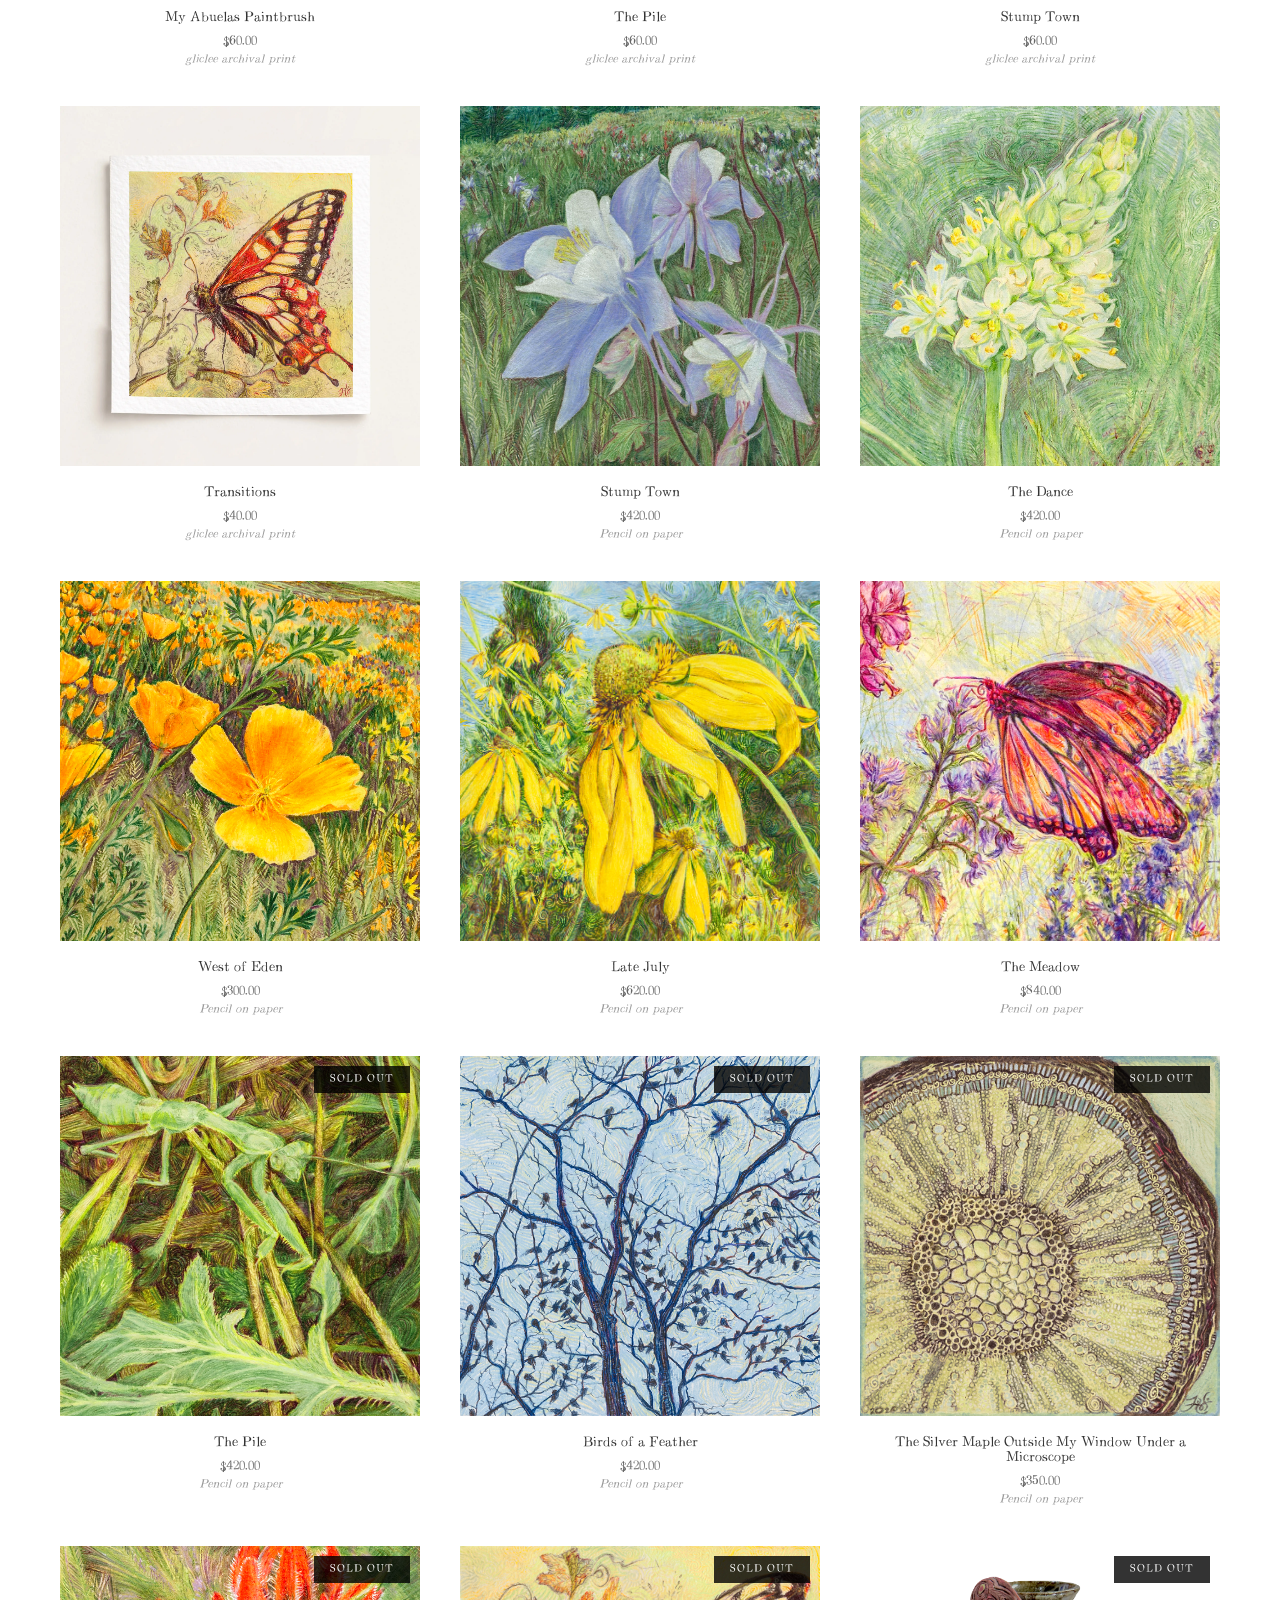
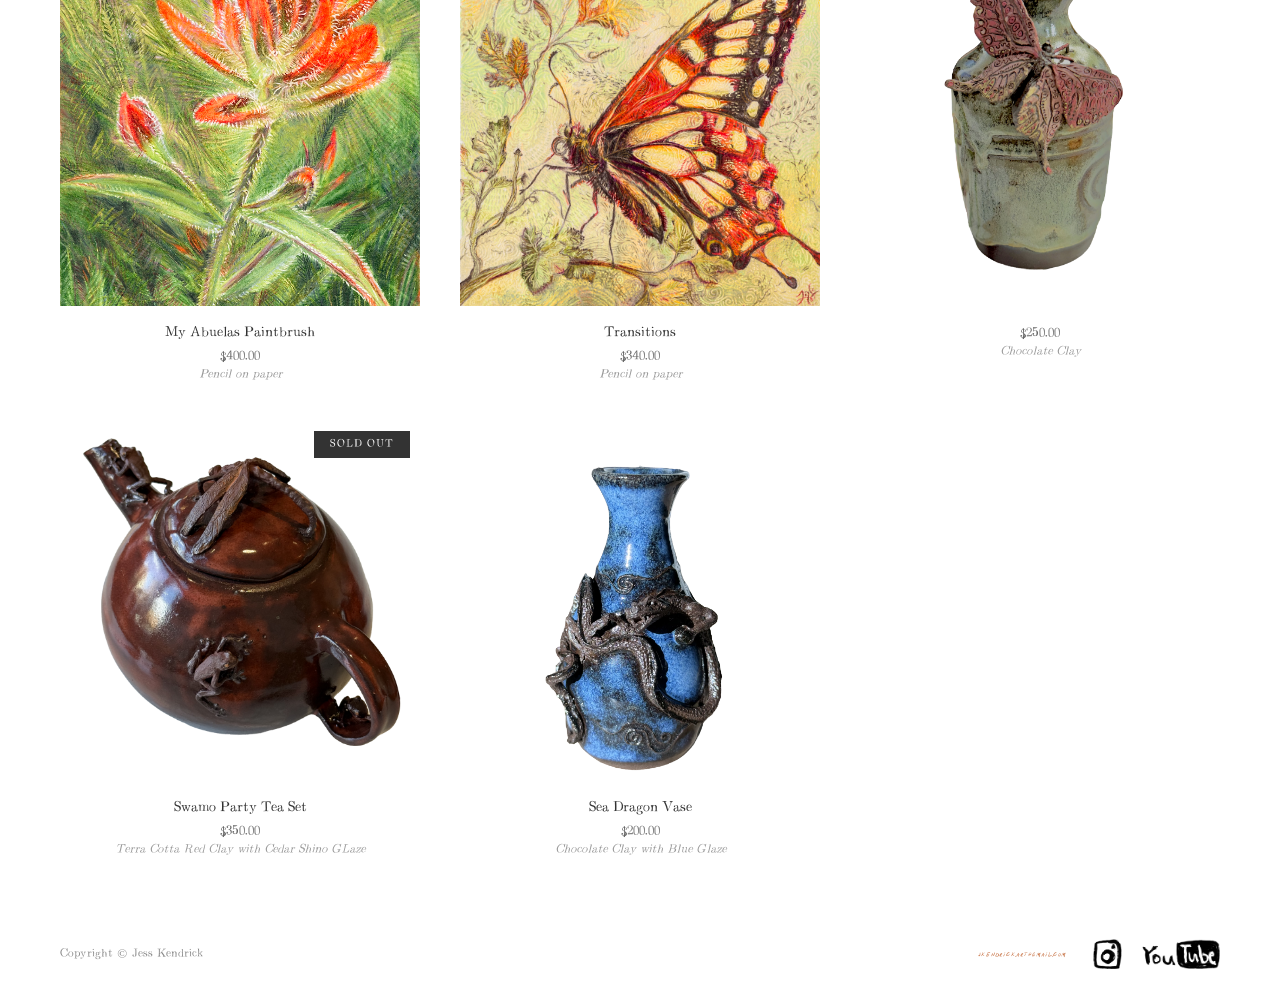
==== commit 33f87f25: "capitalization errors" ====
--- a/index.html
+++ b/index.html
@@ -14,14 +14,14 @@
         }
 
         @font-face {
-            font-family: 'Caps';
+            font-family: 'caps';
             src: url('fonts/Caps-Regular.ttf') format('truetype');
             font-weight: normal;
             font-style: normal;
         }
 
         @font-face {
-            font-family: 'JesFont2';
+            font-family: 'jesfont2';
             src: url('fonts/JesFont2-Regular.ttf') format('truetype');
             font-weight: normal;
             font-style: normal;
@@ -368,8 +368,8 @@
         }
 
         .site-footer .footer-email {
-            font-family: 'CAPS';
-            font-size: 2.82rem;
+            font-family: 'caps';
+            font-size: 1rem;
             text-transform: uppercase;
             color: #c46b3a;
             text-decoration: none;
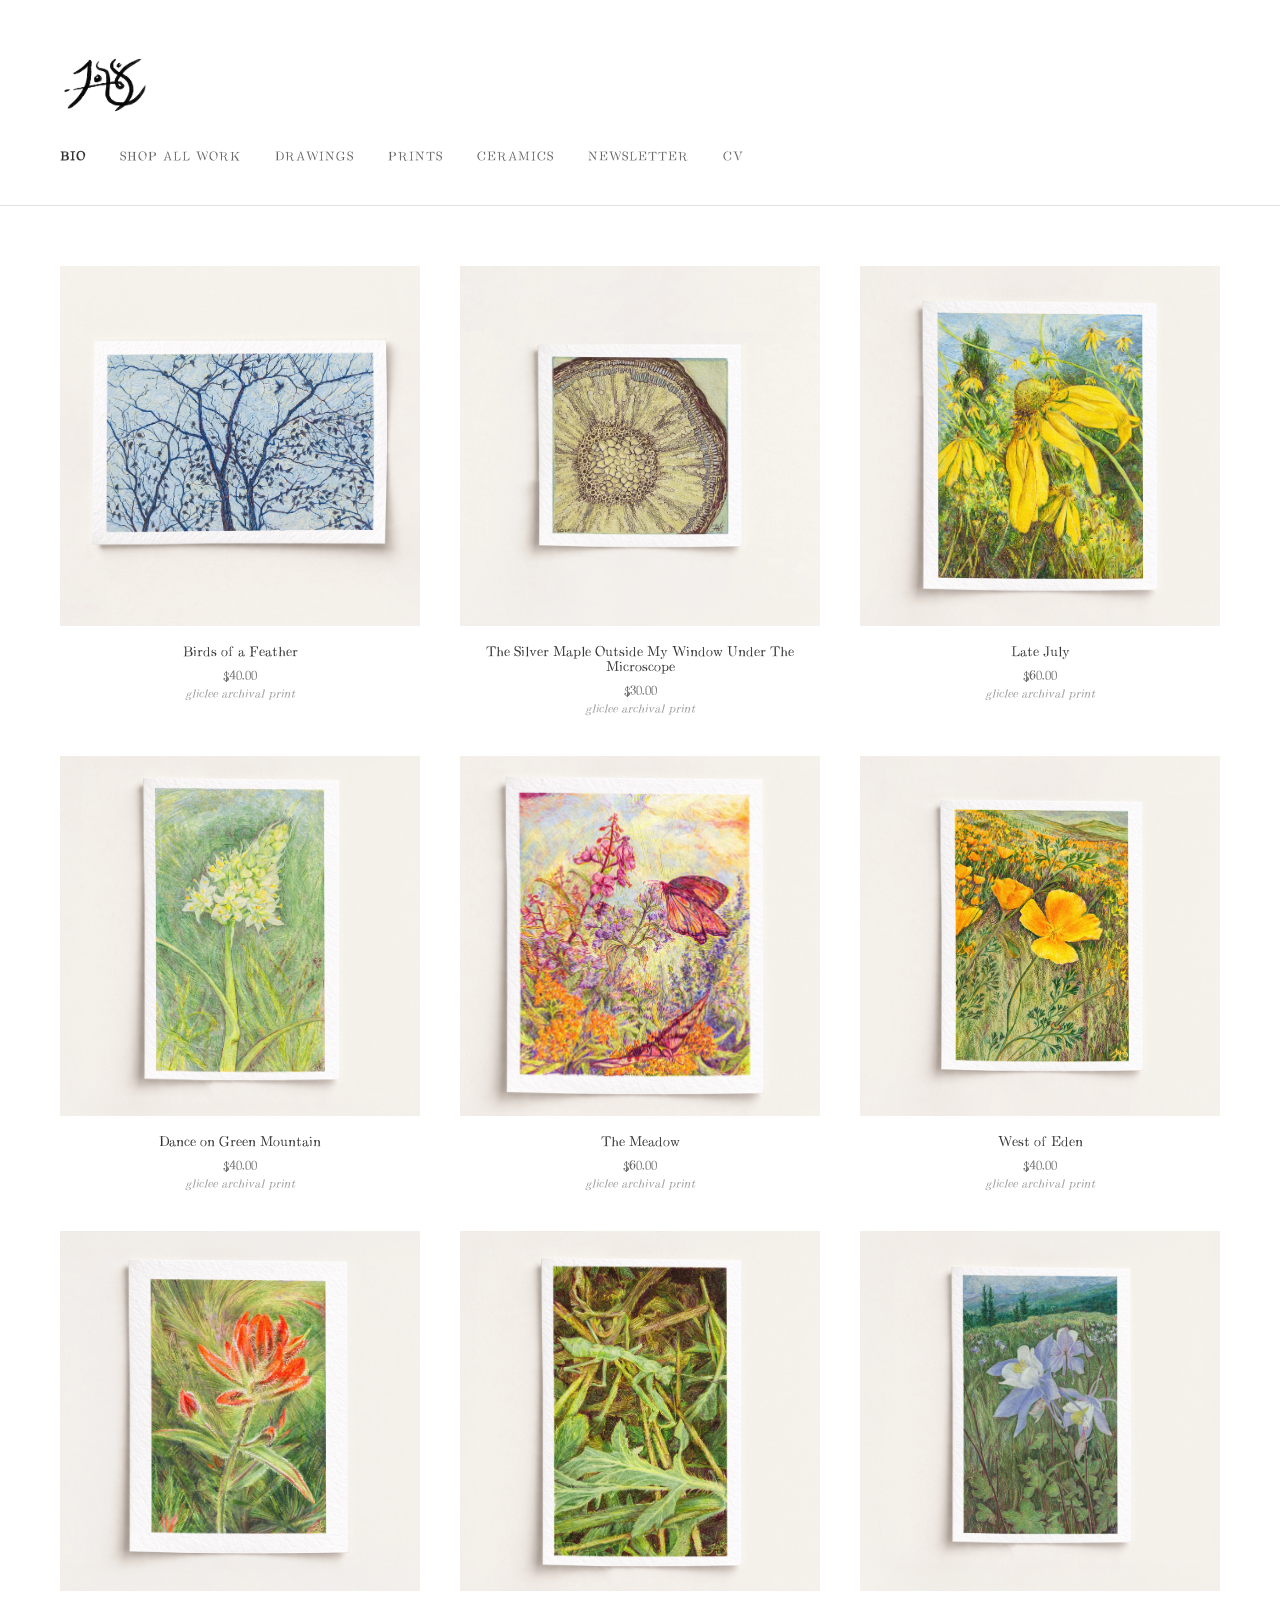
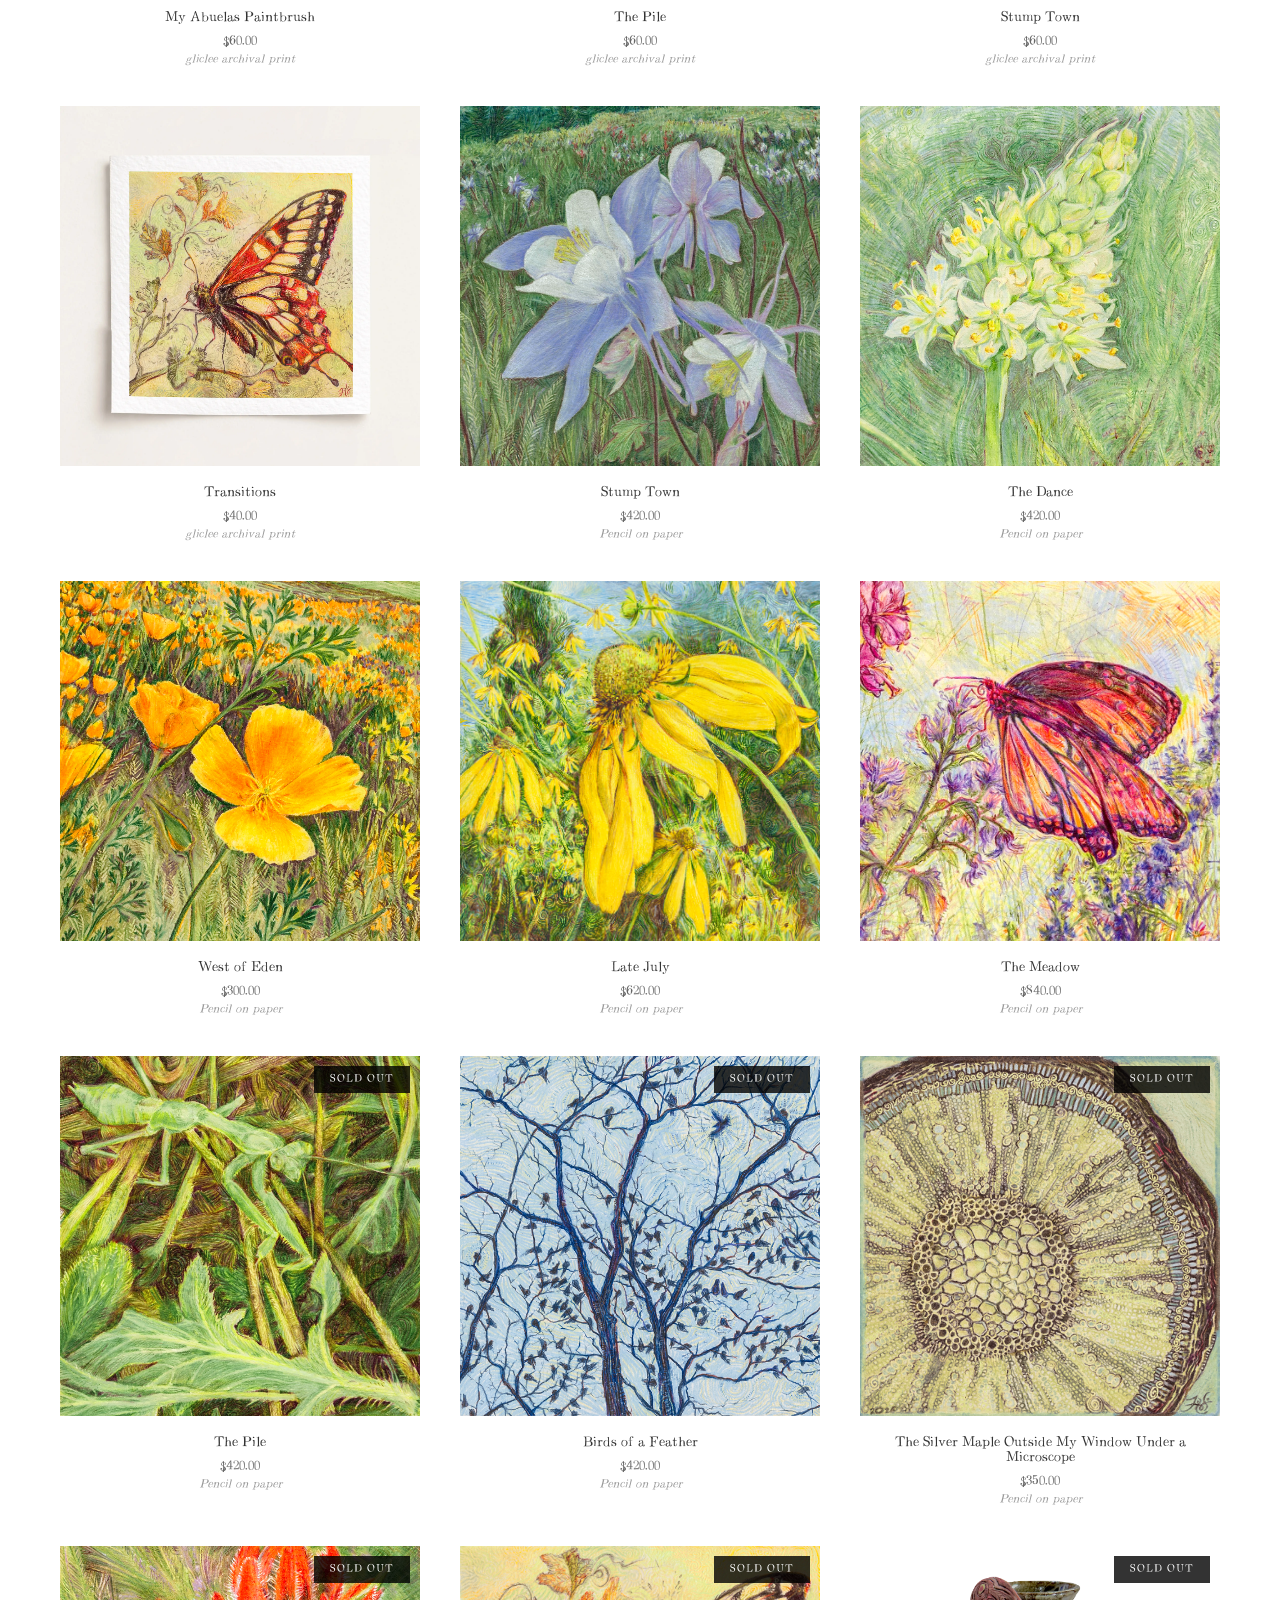
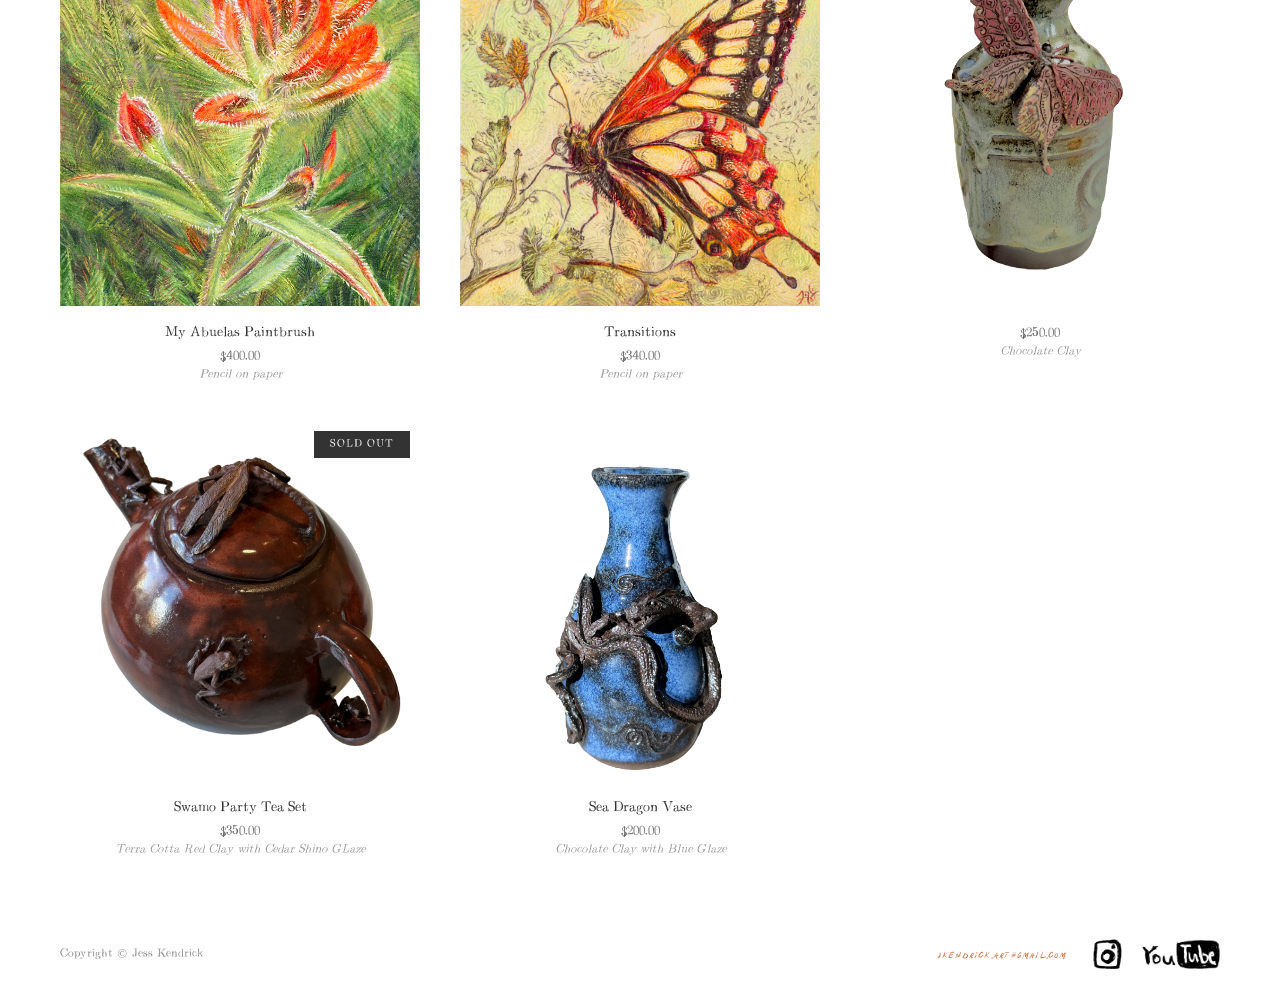
==== commit 6c0a9b96: "commit" ====
--- a/index.html
+++ b/index.html
@@ -369,7 +369,7 @@
 
         .site-footer .footer-email {
             font-family: 'caps';
-            font-size: 1rem;
+            font-size: 1.5rem;
             text-transform: uppercase;
             color: #c46b3a;
             text-decoration: none;
@@ -468,6 +468,14 @@
                 --frog-right:  16px;
                 --frog-bottom: 16px;
             }
+
+              .site-footer .footer-socials img {
+            max-height: 10px;
+            width: auto;
+            object-fit: contain;
+            display: block;
+            transition: opacity 0.3s;
+        }
         }
     </style>
 </head>
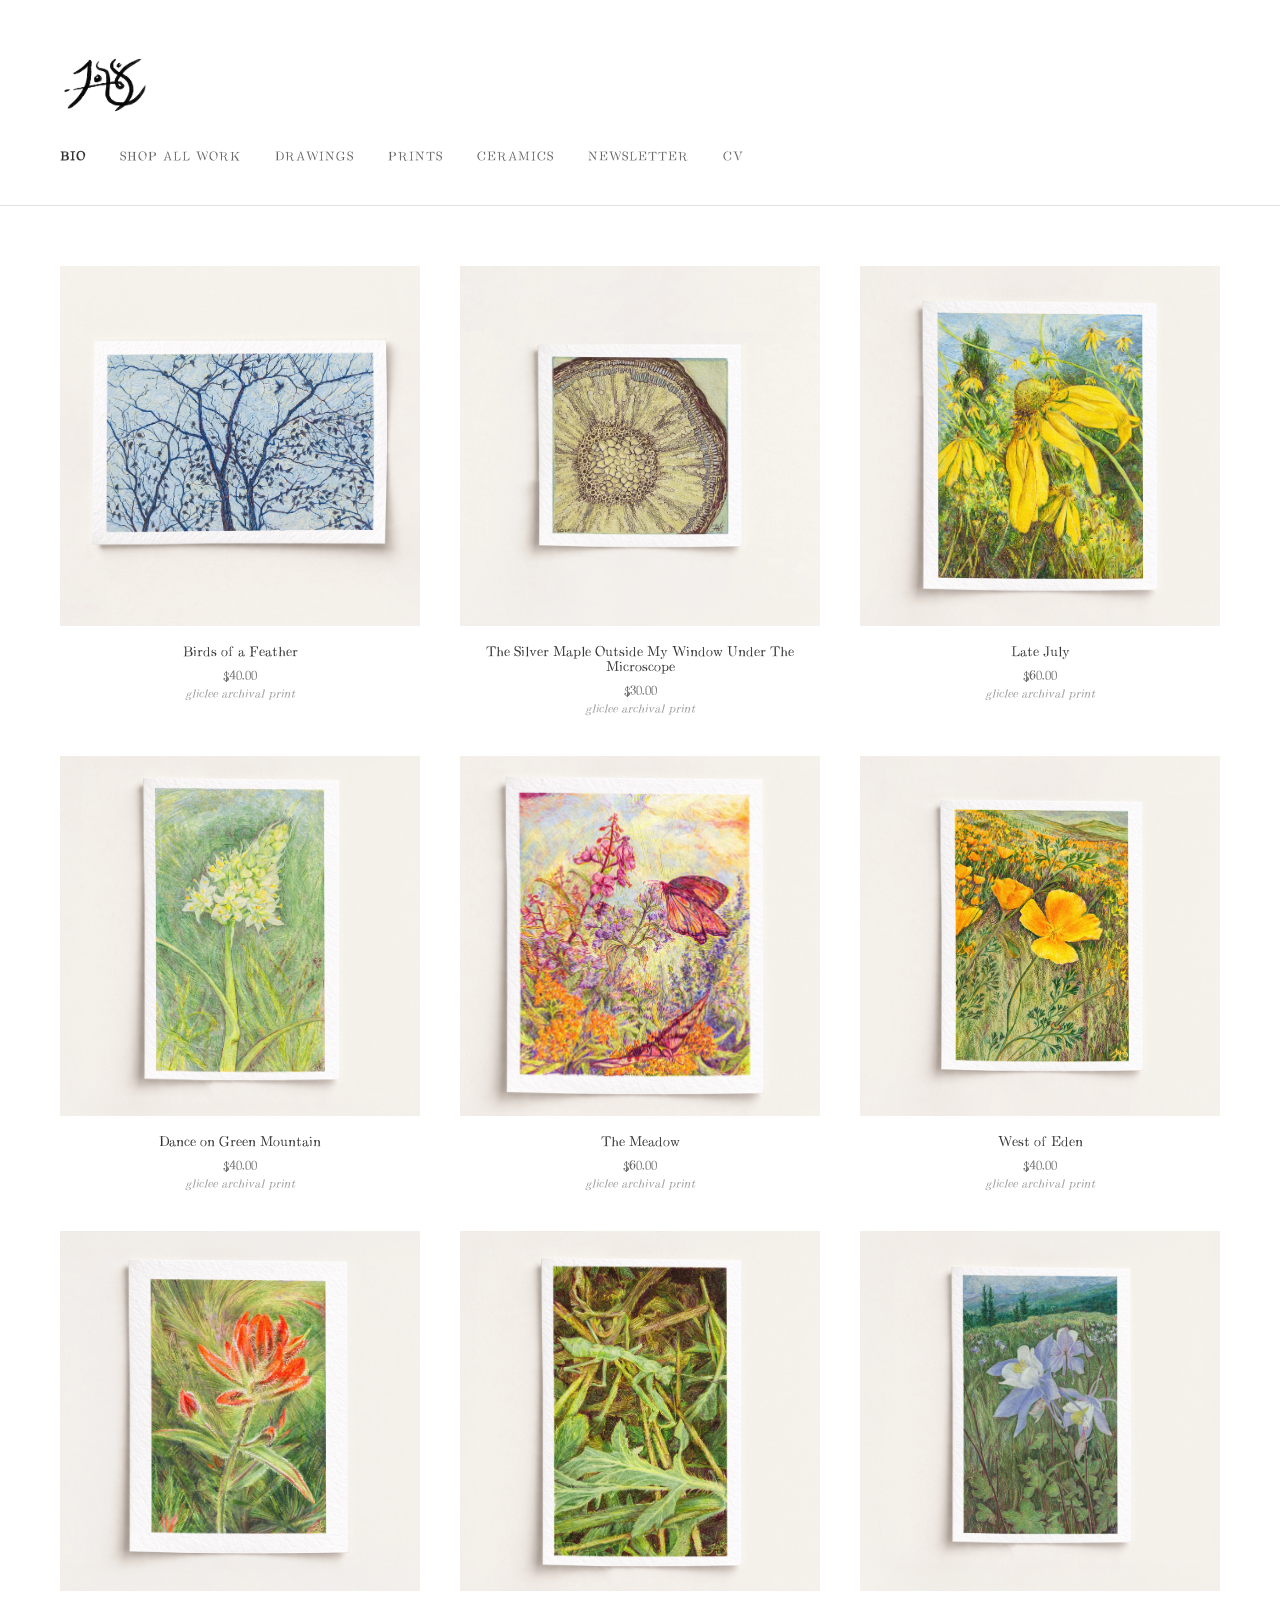
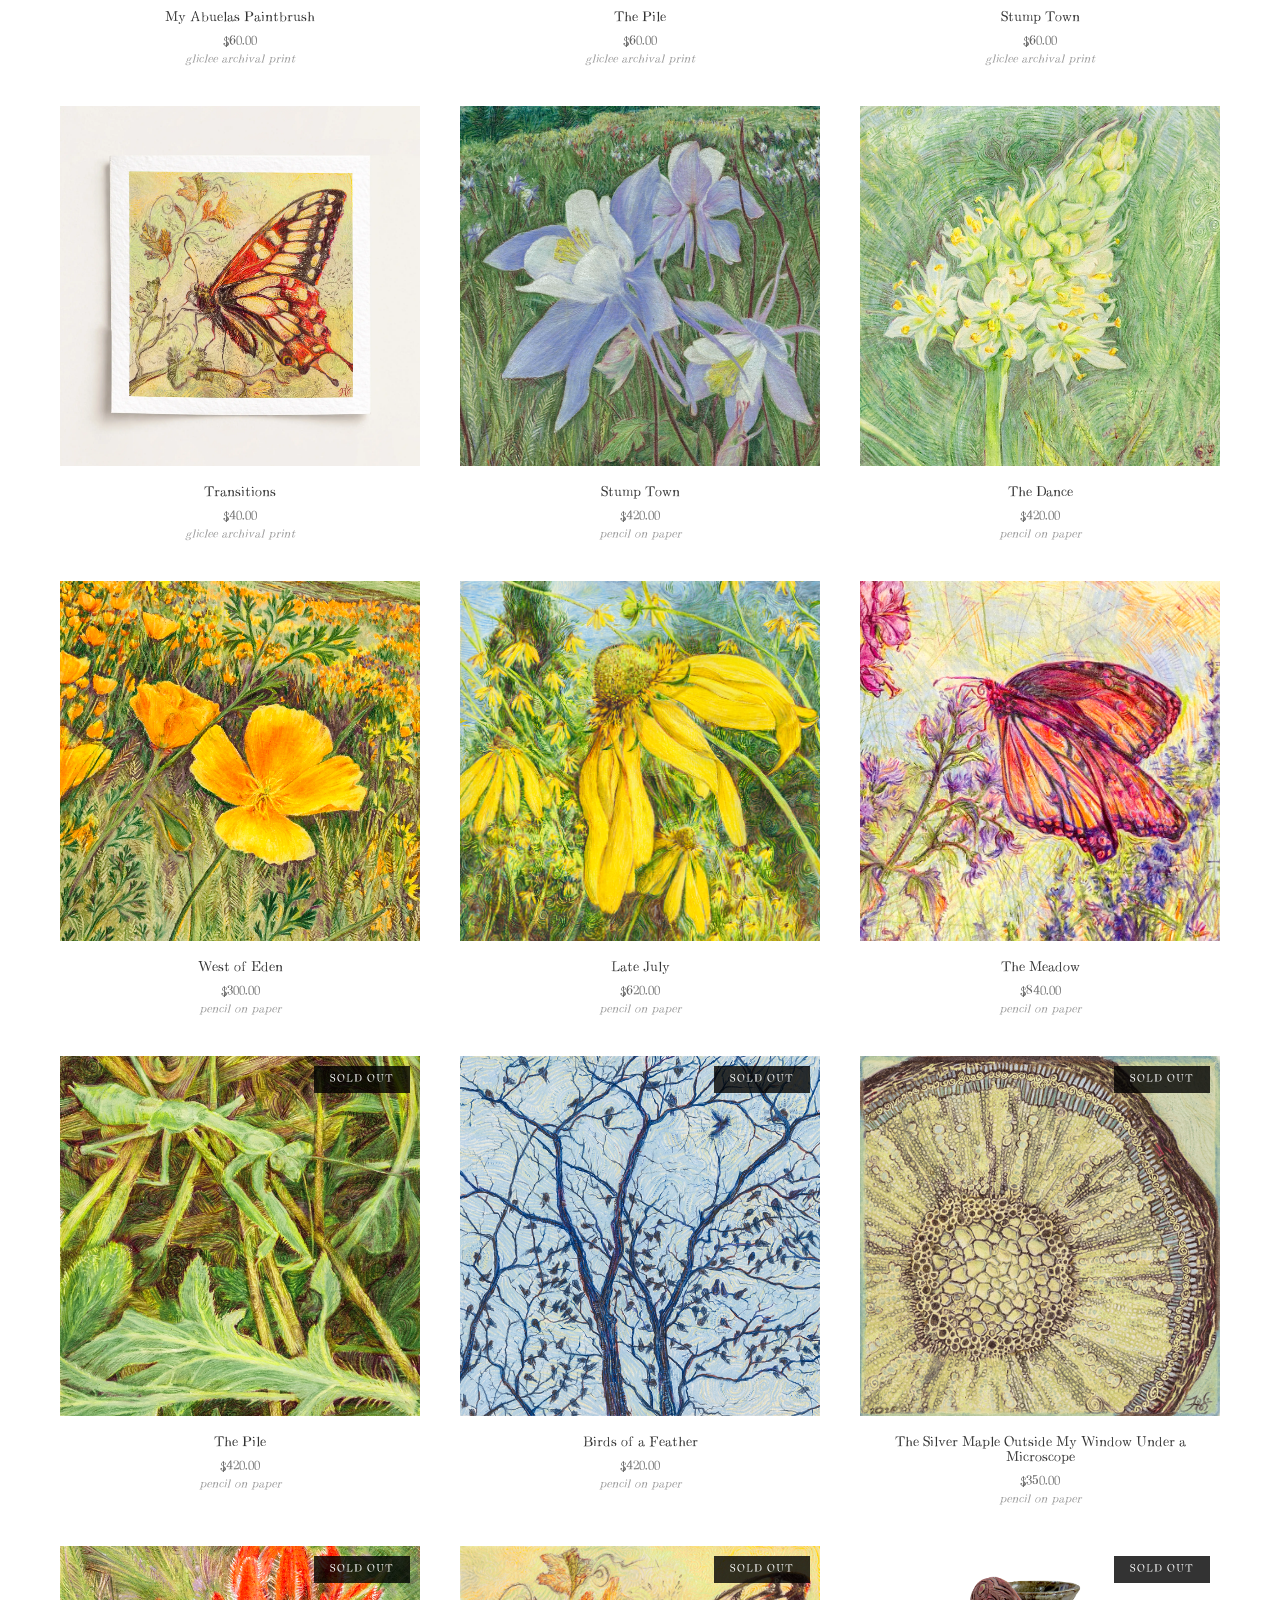
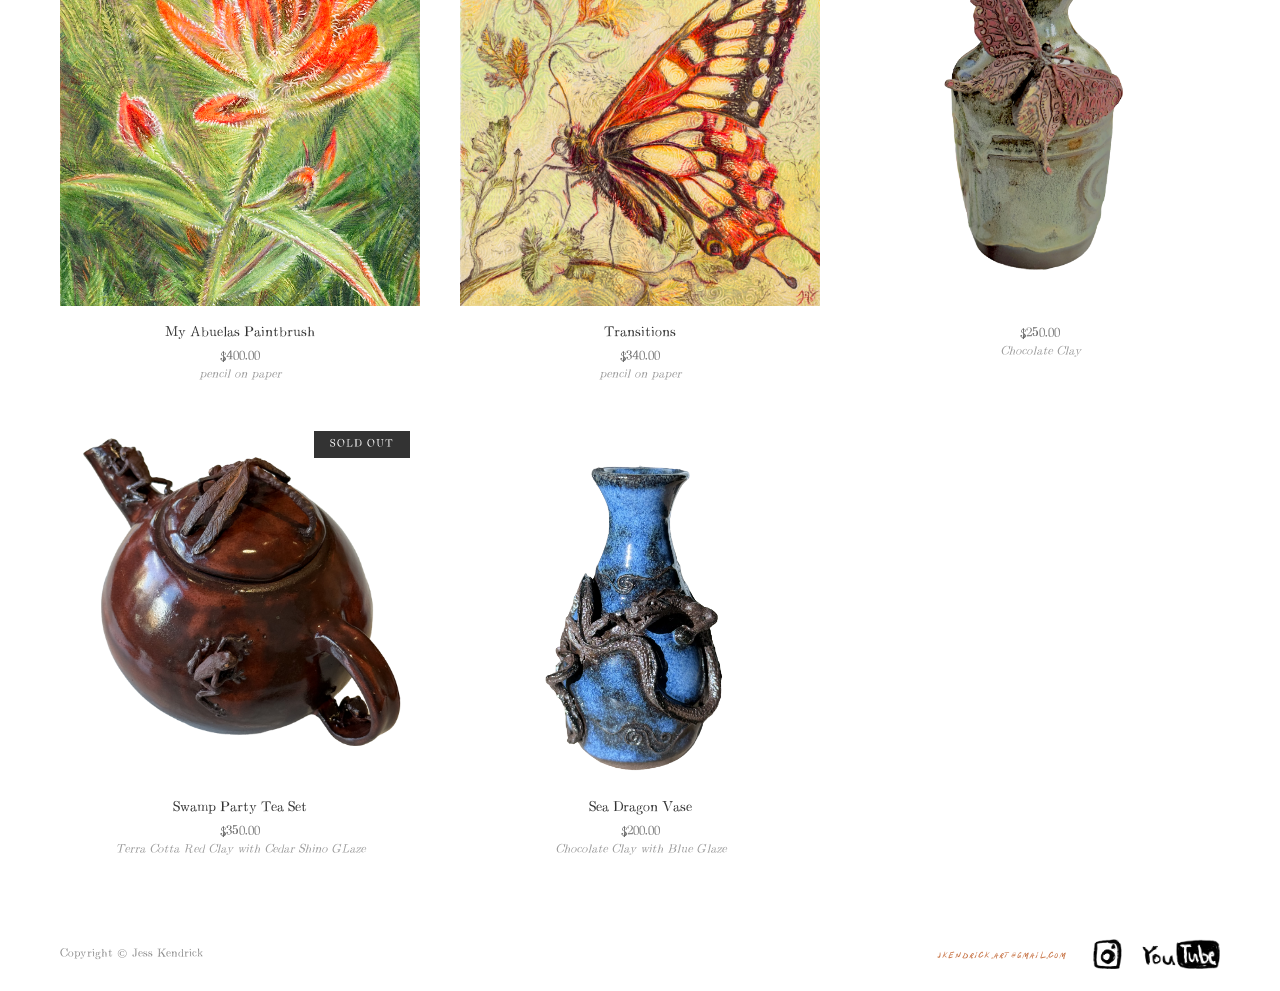
==== commit 1d0ca374: "commit" ====
--- a/index.html
+++ b/index.html
@@ -598,7 +598,7 @@
                 title: 'Birds of a Feather', 
                 price: 40.00, 
                 medium: 'gliclee archival print',
-                size: '10" x 6" Please note that the price does not include shipping costs. Once you fill out an order form I will contact you and provide an invoice that includes the cost of shipping. Unless the package arrives damaged I will not accept returns',
+                size: '10" x 6" Please note that the price does not include shipping costs. Once you fill out an order form I will contact you and provide an invoice that includes the cost of shipping. Unless the package arrives damaged I will not accept returns.',
                 description: 'This drawing was inspired by the ravens that gather together in the branches of trees that line the streets of downtown Denver. Walking with a friend late one night I looked up to see many clustered in the branches staying warm above the exhaust fumes and protection from wind. It was an eery sight that demanded a second look, or in my case a few hours worth of mark making. ',
                 category: 'prints',
                 soldOut: false 
@@ -609,7 +609,7 @@
                 title: 'The Silver Maple Outside My Window Under The Microscope', 
                 price: 30.00, 
                 medium: 'gliclee archival print',
-                size: '3.5" x 3.5" Please note that the price does not include shipping costs. Once you fill out an order form I will contact you and provide an invoice that includes the cost of shipping. Unless the package arrives damaged I will not accept returns',
+                size: '3.5" x 3.5" Please note that the price does not include shipping costs. Once you fill out an order form I will contact you and provide an invoice that includes the cost of shipping. Unless the package arrives damaged I will not accept returns.',
                 description: 'This long-winded title is somewhat self explanatory. One day in March of 2025 I took a scalpel to a small branch that fell from the silver maple I look at every day outside my window. Its leaves and the way the sun falls through them marks the passage of time for me and taking a closer look at the trees structure felt like an important way to give thanks and appreciate its presence in my life. I found the structures beautiful and did my best to draw what I saw with some artistic swirly flare. ',
                 category: 'prints',
                 soldOut: false 
@@ -708,7 +708,7 @@
                 images: ['images/prints/stump.webp', 'images/DRAWINGS/stumpsquare.jpg', 'images/framed/dance-stump.webp'],
                 title: 'Stump Town', 
                 price: 420.00, 
-                medium: 'Pencil on paper',
+                medium: 'pencil on paper',
                 size: '6x10", 11"x14" framed',
                 description: '',
                 category: 'drawings',
@@ -719,7 +719,7 @@
                 images: ['images/DRAWINGS/dance.webp','images/DRAWINGS/dancesquare.jpg', 'images/framed/dance-stump.webp'],
                 title: 'The Dance', 
                 price: 420.00, 
-                medium: 'Pencil on paper',
+                medium: 'pencil on paper',
                 size: '6x10", 11"x14" framed',
                 description: '',
                 category: 'drawings',
@@ -730,7 +730,7 @@
                 images: ['images/prints/dreams.webp', 'images/DRAWINGS/dreamsquare.jpg', 'images/framed/dream.webp'],
                 title: 'West of Eden', 
                 price: 300.00, 
-                medium: 'Pencil on paper',
+                medium: 'pencil on paper',
                 size: '5"x8", 8"x10" matted and framed',
                 description: '',
                 category: 'drawings',
@@ -741,7 +741,7 @@
                 images: ['images/DRAWINGS/Coneflowers.jpg', 'images/framed/cone.webp'],
                 title: 'Late July', 
                 price: 620.00, 
-                medium: 'Pencil on paper',
+                medium: 'pencil on paper',
                 size: '8"x11", 11"x14" framed',
                 description: '',
                 category: 'drawings',
@@ -752,7 +752,7 @@
                 images: ['images/DRAWINGS/Fibonacci Spiral.jpg', 'images/DRAWINGS/Fibonacci Spiral square.jpg', 'images/framed/fib.webp', 'images/DRAWINGS/the-meadow-bee.jpg'],
                 title: 'The Meadow', 
                 price: 840.00, 
-                medium: 'Pencil on paper',
+                medium: 'pencil on paper',
                 size: '9"x11", 15"x17" framed',
                 description: 'The meadow is a drawing I did in the middle of winter of 2025. I wanted to capture the beauty of looking and trying to take in every blade of grass or insect humming as you walk by, passing hands through the brush',
                 category: 'drawings',
@@ -763,7 +763,7 @@
                 images: ['images/DRAWINGS/The Pile.jpg'],
                 title: 'The Pile', 
                 price: 420.00, 
-                medium: 'Pencil on paper',
+                medium: 'pencil on paper',
                 size: '6x10", 11"x14" framed',
                 description: '',
                 category: 'drawings',
@@ -774,7 +774,7 @@
                 images: ['images/DRAWINGS/Birds of a Feather.jpg'],
                 title: 'Birds of a Feather', 
                 price: 420.00, 
-                medium: 'Pencil on paper',
+                medium: 'pencil on paper',
                 size: '10"x6", 14"x11" framed',
                 description: '',
                 category: 'drawings',
@@ -785,7 +785,7 @@
                 images: ['images/DRAWINGS/The Silver Maple Outside my Window Under a Microscope.jpg'],
                 title: 'The Silver Maple Outside My Window Under a Microscope', 
                 price: 350.00, 
-                medium: 'Pencil on paper',
+                medium: 'pencil on paper',
                 size: '4"x4", 8"x8" framed',
                 description: '',
                 category: 'drawings',
@@ -796,7 +796,7 @@
                 images: ['images/DRAWINGS/Indian Paintbrush.jpg'],
                 title: 'My Abuelas Paintbrush', 
                 price: 400.00, 
-                medium: 'Pencil on paper',
+                medium: 'pencil on paper',
                 size: '5x8", 8"x10" framed',
                 description: '',
                 category: 'drawings',
@@ -807,7 +807,7 @@
                 images: ['images/DRAWINGS/Transitions.jpg'],
                 title: 'Transitions', 
                 price: 340.00, 
-                medium: 'Pencil on paper',
+                medium: 'pencil on paper',
                 size: '6x10", 11"x14" framed',
                 description: '',
                 category: 'drawings',
@@ -828,7 +828,7 @@
             { 
                 image: 'images/ceramics/tea.png',
                 images: ['images/ceramics/tea.png', 'images/ceramics/tea-friends.png'],
-                title: 'Swamo Party Tea Set', 
+                title: 'Swamp Party Tea Set', 
                 price: 350.00, 
                 medium: 'Terra Cotta Red Clay with Cedar Shino GLaze',
                 size: 'The teapot is about 4 inches tall and 7 inches in diameter',
